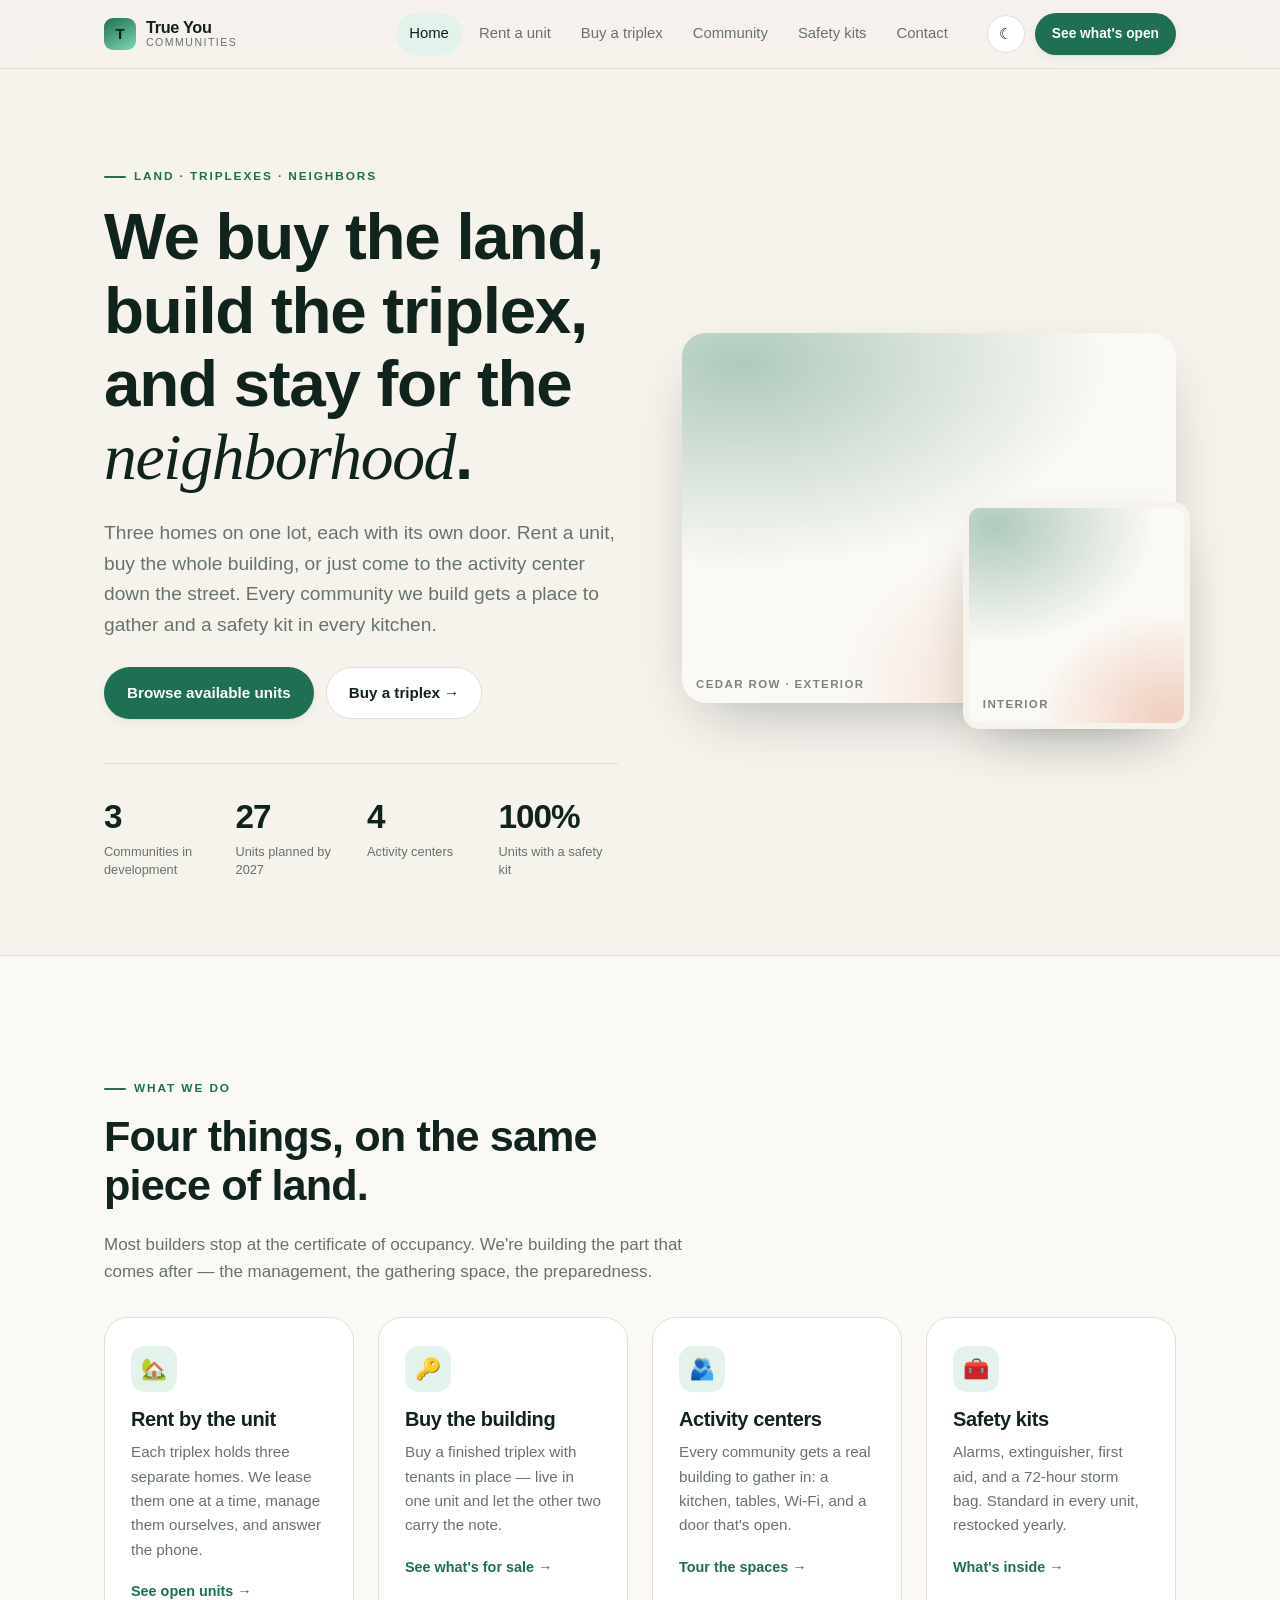
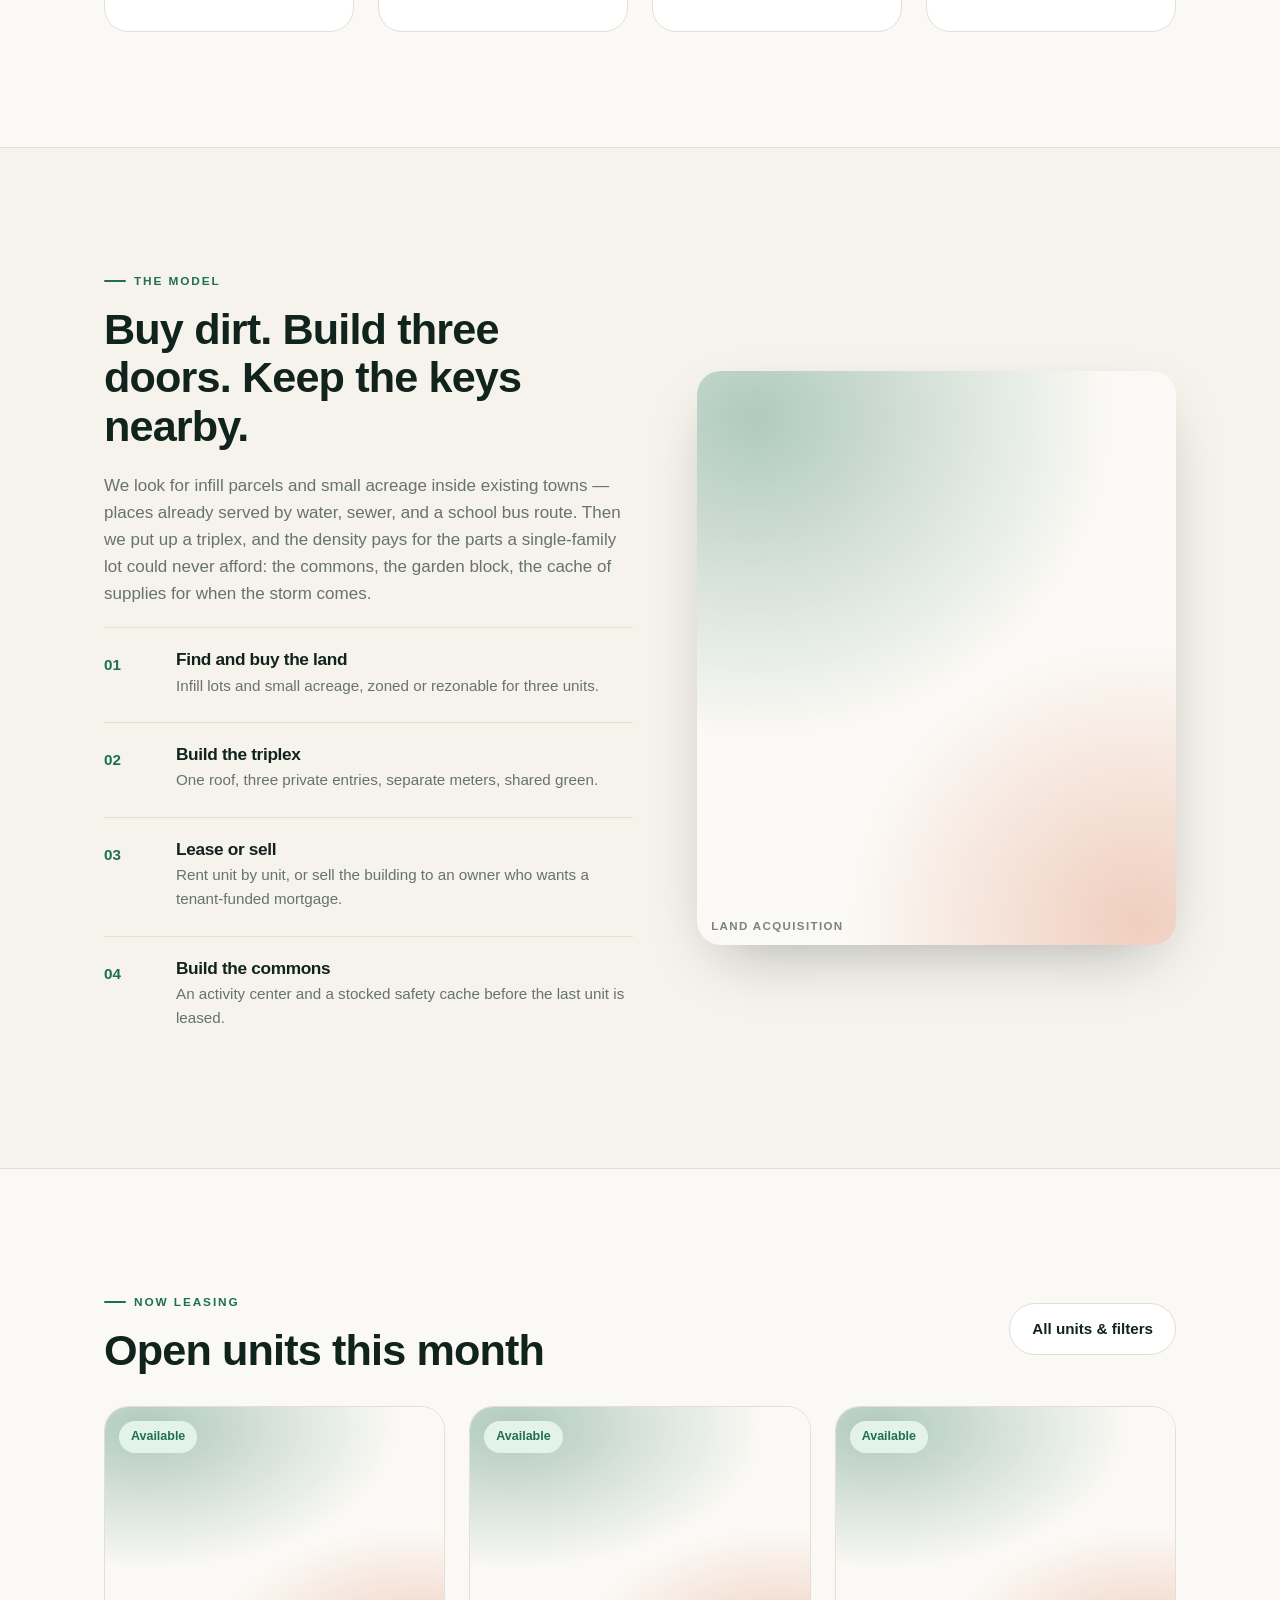
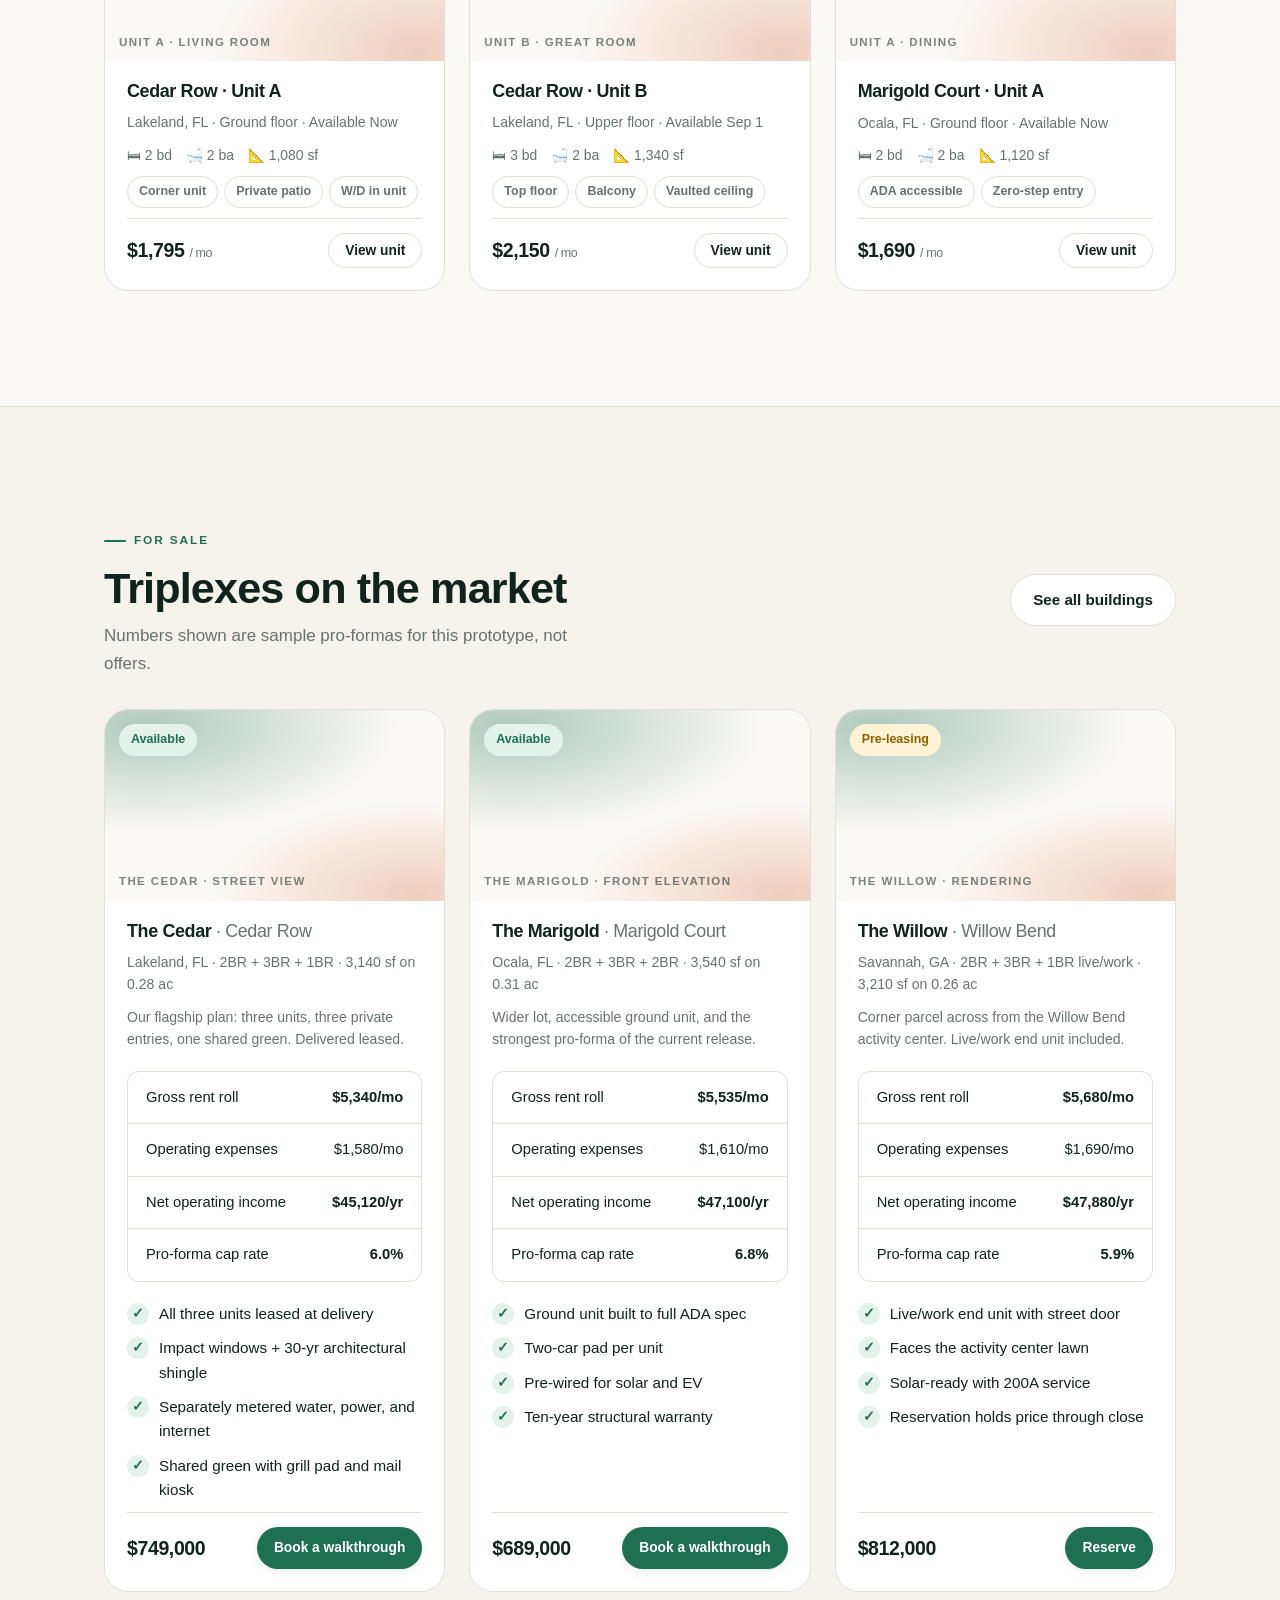
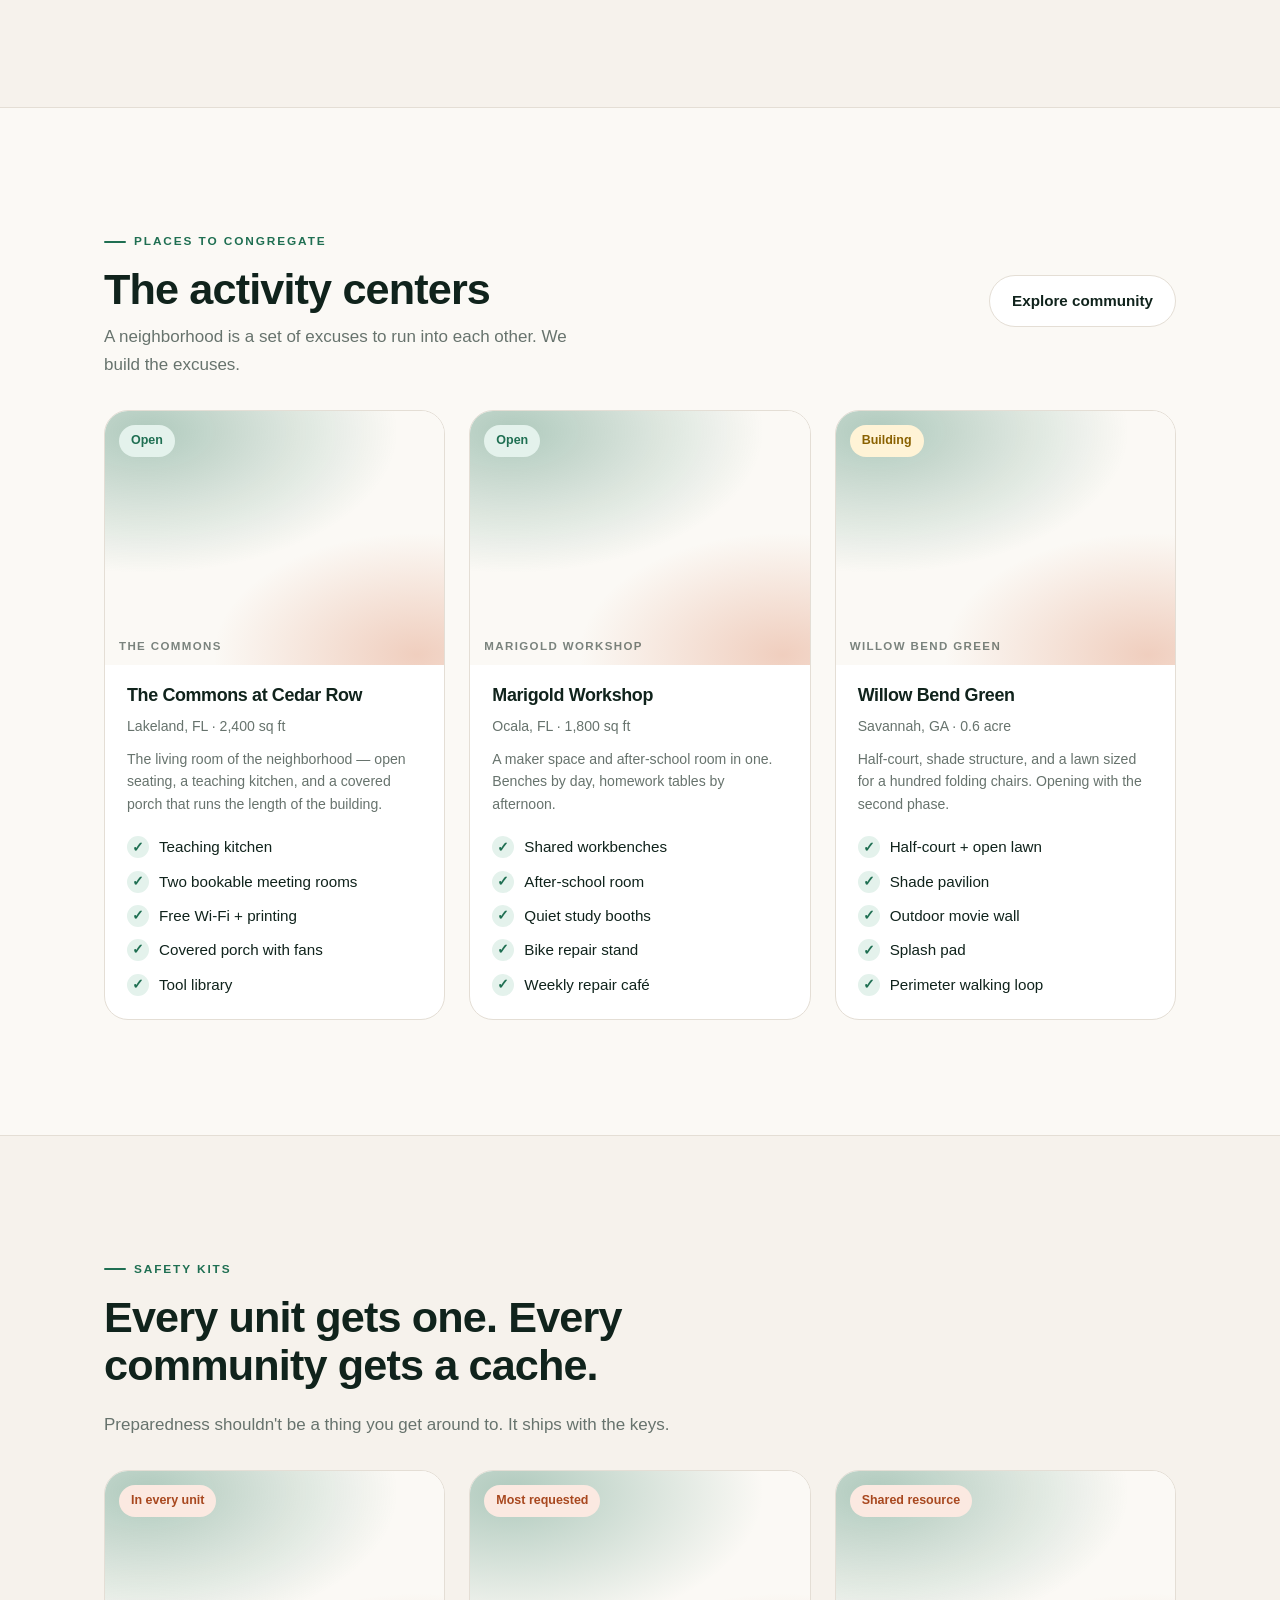
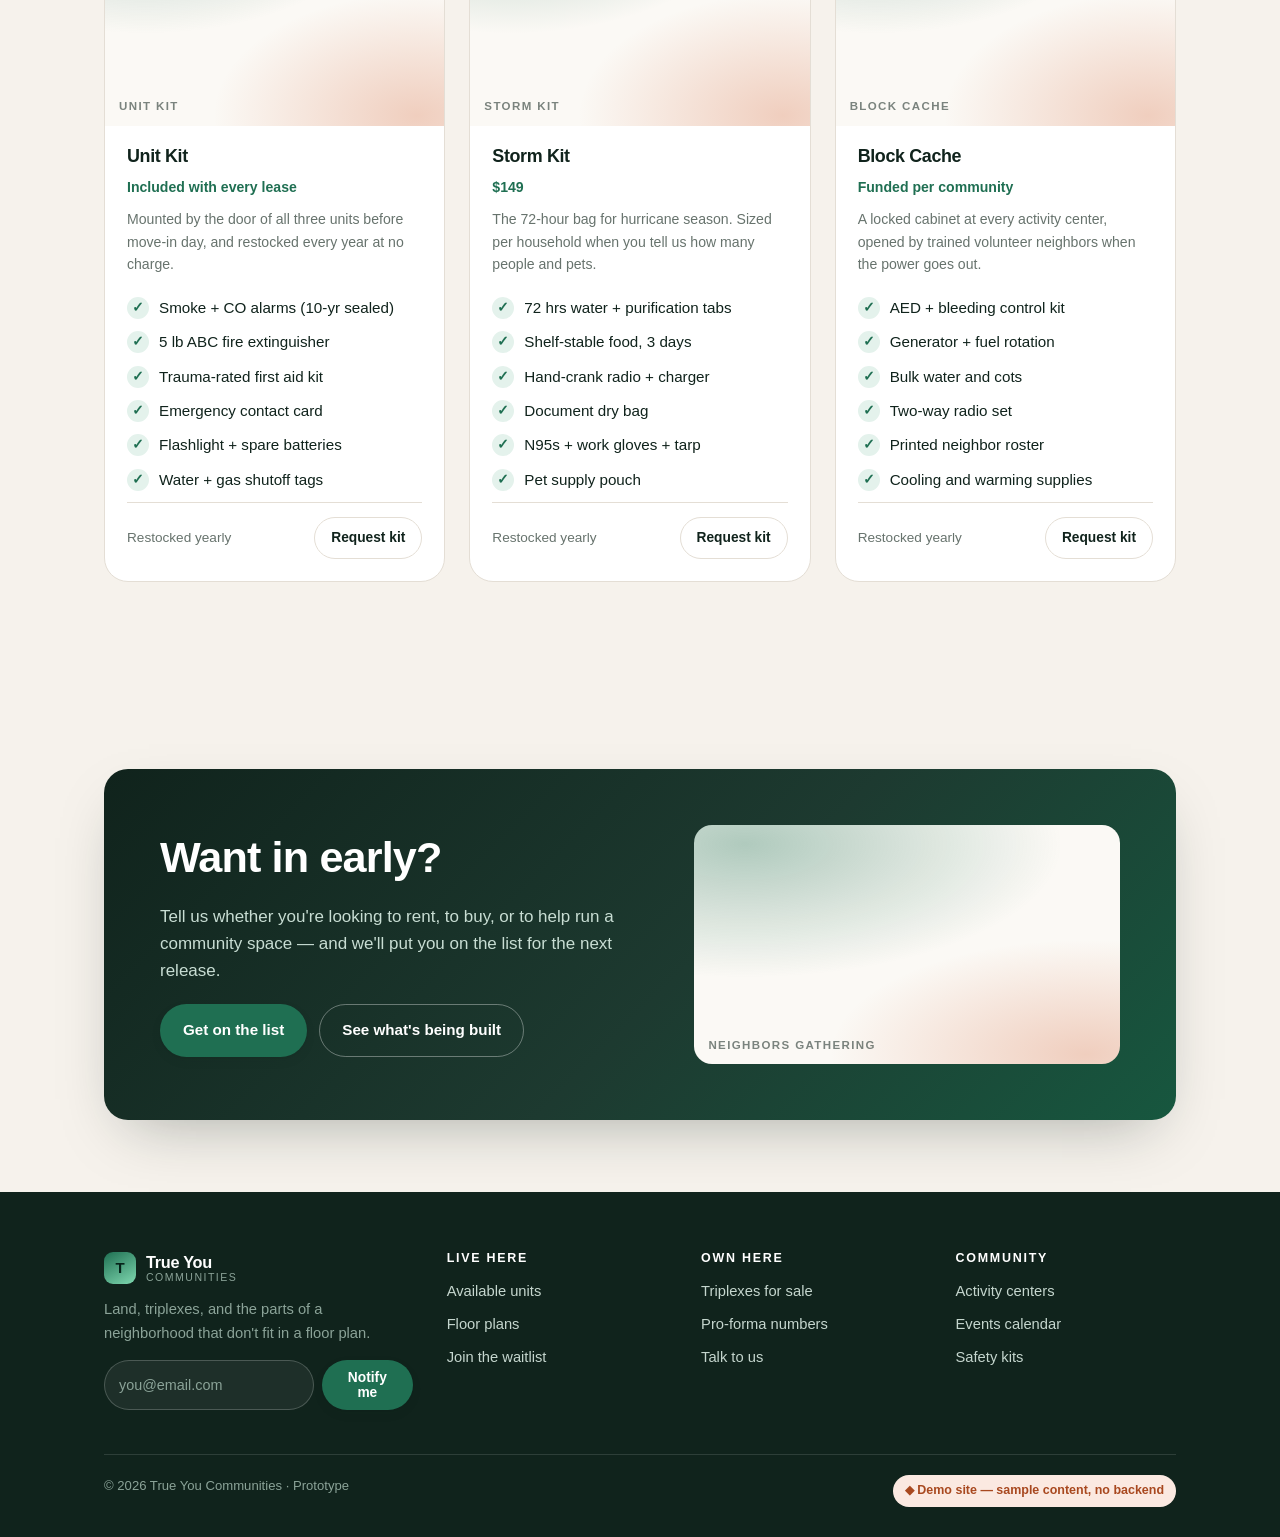
==== index.html @ b369714a "Add True You Communities website prototype Front-end demo for the land → triplex → rent/sell busines" ====
<!DOCTYPE html>
<html lang="en" data-theme="light">
<head>
<meta charset="utf-8">
<meta name="viewport" content="width=device-width, initial-scale=1">
<title>True You Communities — land, triplexes, and neighborhoods built to be lived in</title>
<meta name="description" content="We buy land, build triplexes, rent them by the unit, sell them to owners, and put an activity center and safety kits in every community.">
<link rel="icon" href="data:image/svg+xml,<svg xmlns='http://www.w3.org/2000/svg' viewBox='0 0 100 100'><rect width='100' height='100' rx='22' fill='%231f6f52'/><text x='50' y='70' font-size='58' font-family='sans-serif' font-weight='bold' fill='%23fff' text-anchor='middle'>T</text></svg>">
<link rel="stylesheet" href="assets/css/styles.css">
</head>
<body>

<header class="site-header">
  <div class="wrap nav">
    <a class="brand" href="index.html">
      <span class="brand__mark">T</span>
      <span class="brand__name">True You<small>Communities</small></span>
    </a>
    <button class="icon-btn nav__toggle" data-nav-toggle aria-expanded="false" aria-label="Menu">☰</button>
    <nav class="nav__links" data-nav-links>
      <a href="index.html">Home</a>
      <a href="rentals.html">Rent a unit</a>
      <a href="triplexes.html">Buy a triplex</a>
      <a href="community.html">Community</a>
      <a href="safety.html">Safety kits</a>
      <a href="contact.html">Contact</a>
    </nav>
    <div class="nav__actions">
      <button class="icon-btn" data-theme-toggle aria-label="Toggle theme">☾</button>
      <a class="btn btn--primary btn--sm" href="rentals.html">See what's open</a>
    </div>
  </div>
</header>

<main>

  <!-- ================= HERO ================= -->
  <section class="hero">
    <div class="wrap hero__grid">
      <div>
        <span class="eyebrow">Land · Triplexes · Neighbors</span>
        <h1>We buy the land, build the triplex, and stay for the <span class="serif">neighborhood</span>.</h1>
        <p class="hero__lede">
          Three homes on one lot, each with its own door. Rent a unit, buy the whole building, or
          just come to the activity center down the street. Every community we build gets a place to
          gather and a safety kit in every kitchen.
        </p>
        <div class="hero__cta">
          <a class="btn btn--primary" href="rentals.html">Browse available units</a>
          <a class="btn btn--ghost" href="triplexes.html">Buy a triplex →</a>
        </div>
        <div class="stat-row">
          <div class="stat"><div class="stat__n">3</div><div class="stat__l">Communities in development</div></div>
          <div class="stat"><div class="stat__n">27</div><div class="stat__l">Units planned by 2027</div></div>
          <div class="stat"><div class="stat__n">4</div><div class="stat__l">Activity centers</div></div>
          <div class="stat"><div class="stat__n">100%</div><div class="stat__l">Units with a safety kit</div></div>
        </div>
      </div>
      <div class="hero__art">
        <div class="ph ph--main ph--4x3" data-label="Cedar Row · exterior">
          <img src="" alt="Modern triplex exterior" id="hero-img-1">
        </div>
        <div class="ph ph--inset ph--1x1" data-label="Interior">
          <img src="" alt="Bright unit interior" id="hero-img-2">
        </div>
      </div>
    </div>
  </section>

  <!-- ================= FOUR THINGS ================= -->
  <section class="section section--alt">
    <div class="wrap">
      <div class="reveal" style="max-width:62ch">
        <span class="eyebrow">What we do</span>
        <h2>Four things, on the same piece of land.</h2>
        <p class="muted">Most builders stop at the certificate of occupancy. We're building the part
        that comes after — the management, the gathering space, the preparedness.</p>
      </div>
      <div class="grid g-4 mt-3">
        <div class="feature reveal">
          <div class="feature__icon">🏡</div>
          <h3>Rent by the unit</h3>
          <p>Each triplex holds three separate homes. We lease them one at a time, manage them ourselves, and answer the phone.</p>
          <a class="feature__link" href="rentals.html">See open units →</a>
        </div>
        <div class="feature reveal">
          <div class="feature__icon">🔑</div>
          <h3>Buy the building</h3>
          <p>Buy a finished triplex with tenants in place — live in one unit and let the other two carry the note.</p>
          <a class="feature__link" href="triplexes.html">See what's for sale →</a>
        </div>
        <div class="feature reveal">
          <div class="feature__icon">🫂</div>
          <h3>Activity centers</h3>
          <p>Every community gets a real building to gather in: a kitchen, tables, Wi-Fi, and a door that's open.</p>
          <a class="feature__link" href="community.html">Tour the spaces →</a>
        </div>
        <div class="feature reveal">
          <div class="feature__icon">🧰</div>
          <h3>Safety kits</h3>
          <p>Alarms, extinguisher, first aid, and a 72-hour storm bag. Standard in every unit, restocked yearly.</p>
          <a class="feature__link" href="safety.html">What's inside →</a>
        </div>
      </div>
    </div>
  </section>

  <!-- ================= LAND → HOMES ================= -->
  <section class="section">
    <div class="wrap split">
      <div class="reveal">
        <span class="eyebrow">The model</span>
        <h2>Buy dirt. Build three doors. Keep the keys nearby.</h2>
        <p class="muted">
          We look for infill parcels and small acreage inside existing towns — places already served by
          water, sewer, and a school bus route. Then we put up a triplex, and the density pays for
          the parts a single-family lot could never afford: the commons, the garden block, the cache
          of supplies for when the storm comes.
        </p>
        <div class="steps mt-2">
          <div class="step">
            <div><h3>Find and buy the land</h3><p>Infill lots and small acreage, zoned or rezonable for three units.</p></div>
          </div>
          <div class="step">
            <div><h3>Build the triplex</h3><p>One roof, three private entries, separate meters, shared green.</p></div>
          </div>
          <div class="step">
            <div><h3>Lease or sell</h3><p>Rent unit by unit, or sell the building to an owner who wants a tenant-funded mortgage.</p></div>
          </div>
          <div class="step">
            <div><h3>Build the commons</h3><p>An activity center and a stocked safety cache before the last unit is leased.</p></div>
          </div>
        </div>
      </div>
      <div class="reveal">
        <div class="ph ph--tall" data-label="Land acquisition" style="border-radius:24px;box-shadow:var(--shadow-lg)">
          <img src="" alt="Open land at golden hour" id="land-img">
        </div>
      </div>
    </div>
  </section>

  <!-- ================= FEATURED UNITS ================= -->
  <section class="section section--alt">
    <div class="wrap">
      <div class="row between reveal">
        <div style="max-width:52ch">
          <span class="eyebrow">Now leasing</span>
          <h2 class="mb-0">Open units this month</h2>
        </div>
        <a class="btn btn--ghost" href="rentals.html">All units &amp; filters</a>
      </div>
      <div class="grid g-3 mt-3" id="featured-units"></div>
    </div>
  </section>

  <!-- ================= FEATURED TRIPLEXES ================= -->
  <section class="section">
    <div class="wrap">
      <div class="row between reveal">
        <div style="max-width:52ch">
          <span class="eyebrow">For sale</span>
          <h2 class="mb-0">Triplexes on the market</h2>
          <p class="muted mb-0 mt-1">Numbers shown are sample pro-formas for this prototype, not offers.</p>
        </div>
        <a class="btn btn--ghost" href="triplexes.html">See all buildings</a>
      </div>
      <div class="grid g-3 mt-3" id="featured-triplexes"></div>
    </div>
  </section>

  <!-- ================= COMMUNITY ================= -->
  <section class="section section--alt">
    <div class="wrap">
      <div class="row between reveal">
        <div style="max-width:52ch">
          <span class="eyebrow">Places to congregate</span>
          <h2 class="mb-0">The activity centers</h2>
          <p class="muted mb-0 mt-1">A neighborhood is a set of excuses to run into each other. We build the excuses.</p>
        </div>
        <a class="btn btn--ghost" href="community.html">Explore community</a>
      </div>
      <div class="grid g-3 mt-3" id="featured-centers"></div>
    </div>
  </section>

  <!-- ================= SAFETY ================= -->
  <section class="section">
    <div class="wrap">
      <div class="reveal" style="max-width:60ch">
        <span class="eyebrow">Safety kits</span>
        <h2>Every unit gets one. Every community gets a cache.</h2>
        <p class="muted">Preparedness shouldn't be a thing you get around to. It ships with the keys.</p>
      </div>
      <div class="grid g-3 mt-3" id="featured-kits"></div>
    </div>
  </section>

  <!-- ================= BANNER ================= -->
  <section class="section--tight">
    <div class="wrap">
      <div class="banner reveal split">
        <div>
          <h2>Want in early?</h2>
          <p>Tell us whether you're looking to rent, to buy, or to help run a community space —
          and we'll put you on the list for the next release.</p>
          <div class="row mt-2">
            <a class="btn btn--primary" href="contact.html">Get on the list</a>
            <a class="btn btn--ghost" href="community.html">See what's being built</a>
          </div>
        </div>
        <div class="ph ph--16x9" data-label="Neighbors gathering" style="border-radius:18px">
          <img src="" alt="Neighbors gathering outdoors" id="banner-img">
        </div>
      </div>
    </div>
  </section>

</main>

<footer class="site-footer">
  <div class="wrap">
    <div class="footer__grid">
      <div>
        <a class="brand" href="index.html" style="color:#fff">
          <span class="brand__mark">T</span>
          <span class="brand__name">True You<small style="color:#8ba398">Communities</small></span>
        </a>
        <p style="color:#8ba398;font-size:.92rem;margin-top:14px;max-width:34ch">
          Land, triplexes, and the parts of a neighborhood that don't fit in a floor plan.
        </p>
        <form class="newsletter" data-demo-form="Prototype only — no email was collected.">
          <input type="email" placeholder="you@email.com" aria-label="Email address" required>
          <button class="btn btn--primary btn--sm" type="submit">Notify me</button>
        </form>
      </div>
      <div>
        <h4>Live here</h4>
        <div class="footer__links">
          <a href="rentals.html">Available units</a>
          <a href="rentals.html">Floor plans</a>
          <a href="contact.html">Join the waitlist</a>
        </div>
      </div>
      <div>
        <h4>Own here</h4>
        <div class="footer__links">
          <a href="triplexes.html">Triplexes for sale</a>
          <a href="triplexes.html">Pro-forma numbers</a>
          <a href="contact.html">Talk to us</a>
        </div>
      </div>
      <div>
        <h4>Community</h4>
        <div class="footer__links">
          <a href="community.html">Activity centers</a>
          <a href="community.html">Events calendar</a>
          <a href="safety.html">Safety kits</a>
        </div>
      </div>
    </div>
    <div class="footer__bottom">
      <span>© 2026 True You Communities · Prototype</span>
      <span class="demo-flag">◆ Demo site — sample content, no backend</span>
    </div>
  </div>
</footer>

<script src="assets/js/data.js"></script>
<script src="assets/js/site.js"></script>
<script>
  // hero + section photos come from the shared image map in data.js
  document.getElementById('hero-img-1').src = IMG.heroExterior;
  document.getElementById('hero-img-2').src = IMG.heroPorch;
  document.getElementById('land-img').src = IMG.land;
  document.getElementById('banner-img').src = IMG.gather;
</script>
</body>
</html>
---- assets/css/styles.css ----
/* =========================================================
   True You Communities — prototype stylesheet
   Design tokens → layout → components → pages → utilities
   ========================================================= */

:root {
  /* brand */
  --ink: #10231c;
  --ink-2: #1d3a30;
  --moss: #1f6f52;
  --moss-600: #17573f;
  --moss-100: #e4f2ec;
  --clay: #d8734a;
  --clay-100: #fbe9e1;
  --sand: #f6f2ec;
  --paper: #ffffff;
  --line: #e4ded5;
  --muted: #67736d;

  /* surfaces (light theme defaults) */
  --bg: var(--sand);
  --surface: var(--paper);
  --surface-2: #fbf9f5;
  --text: var(--ink);
  --text-muted: var(--muted);
  --border: var(--line);
  --accent: var(--moss);
  --accent-soft: var(--moss-100);
  --on-accent: #ffffff;
  --shadow-sm: 0 1px 2px rgba(16, 35, 28, .06), 0 4px 12px rgba(16, 35, 28, .05);
  --shadow-lg: 0 24px 60px -24px rgba(16, 35, 28, .35);

  /* type */
  --font: "Inter", -apple-system, BlinkMacSystemFont, "Segoe UI", Roboto, "Helvetica Neue", Arial, sans-serif;
  --display: "Georgia", "Iowan Old Style", "Times New Roman", serif;

  /* geometry */
  --r-sm: 10px;
  --r: 16px;
  --r-lg: 24px;
  --pad: clamp(20px, 5vw, 64px);
  --maxw: 1200px;
}

[data-theme="dark"] {
  --bg: #0c1512;
  --surface: #121e1a;
  --surface-2: #16241f;
  --text: #eaf2ee;
  --text-muted: #9dada4;
  --border: #22332c;
  --accent: #4ecb98;
  --accent-soft: #16302650;
  --on-accent: #04170f;
  --shadow-sm: 0 1px 2px rgba(0, 0, 0, .4), 0 4px 14px rgba(0, 0, 0, .3);
  --shadow-lg: 0 24px 60px -24px rgba(0, 0, 0, .8);
}

* { box-sizing: border-box; }

html { scroll-behavior: smooth; }

body {
  margin: 0;
  background: var(--bg);
  color: var(--text);
  font-family: var(--font);
  font-size: 17px;
  line-height: 1.6;
  -webkit-font-smoothing: antialiased;
}

img { max-width: 100%; display: block; }
a { color: inherit; }

h1, h2, h3, h4 { line-height: 1.12; margin: 0 0 .5em; letter-spacing: -.02em; font-weight: 650; }
h1 { font-size: clamp(2.4rem, 5.4vw, 4.1rem); }
h2 { font-size: clamp(1.8rem, 3.4vw, 2.7rem); }
h3 { font-size: 1.25rem; }
p { margin: 0 0 1em; }

.serif { font-family: var(--display); font-weight: 400; font-style: italic; }

/* ---------- layout ---------- */
.wrap { width: 100%; max-width: var(--maxw); margin-inline: auto; padding-inline: var(--pad); }
.section { padding-block: clamp(56px, 9vw, 116px); }
.section--tight { padding-block: clamp(40px, 6vw, 72px); }
.section--alt { background: var(--surface-2); border-block: 1px solid var(--border); }

.grid { display: grid; gap: 24px; }
.g-2 { grid-template-columns: repeat(2, minmax(0, 1fr)); }
.g-3 { grid-template-columns: repeat(3, minmax(0, 1fr)); }
.g-4 { grid-template-columns: repeat(4, minmax(0, 1fr)); }
@media (max-width: 900px) { .g-3, .g-4 { grid-template-columns: repeat(2, minmax(0, 1fr)); } }
@media (max-width: 620px) { .g-2, .g-3, .g-4 { grid-template-columns: 1fr; } }

.stack-lg { display: grid; gap: 40px; }
.split {
  display: grid;
  grid-template-columns: 1.05fr .95fr;
  gap: clamp(28px, 5vw, 72px);
  align-items: center;
}
@media (max-width: 860px) { .split { grid-template-columns: 1fr; } }

/* ---------- header ---------- */
.site-header {
  position: sticky;
  top: 0;
  z-index: 60;
  background: color-mix(in srgb, var(--bg) 86%, transparent);
  backdrop-filter: blur(14px);
  border-bottom: 1px solid var(--border);
}
.nav {
  display: flex;
  align-items: center;
  gap: 18px;
  min-height: 68px;
}
.brand { display: flex; align-items: center; gap: 10px; text-decoration: none; font-weight: 700; letter-spacing: -.02em; }
.brand__mark {
  width: 32px; height: 32px; border-radius: 9px;
  background: linear-gradient(150deg, var(--accent), #7fd8b0);
  display: grid; place-items: center; color: #06231a; font-size: 15px; font-weight: 800;
  flex: none;
}
.brand__name { font-size: 1.02rem; line-height: 1.1; }
.brand__name small { display: block; font-size: .66rem; font-weight: 500; letter-spacing: .14em; text-transform: uppercase; color: var(--text-muted); }

.nav__links { display: flex; gap: 4px; margin-left: auto; align-items: center; }
.nav__links a {
  text-decoration: none; font-size: .93rem; font-weight: 500;
  padding: 9px 13px; border-radius: 999px; color: var(--text-muted);
  transition: background .18s, color .18s;
}
.nav__links a:hover { color: var(--text); background: var(--accent-soft); }
.nav__links a[aria-current="page"] { color: var(--text); background: var(--accent-soft); }
.nav__actions { display: flex; align-items: center; gap: 10px; margin-left: 8px; }

.icon-btn {
  width: 38px; height: 38px; border-radius: 999px; border: 1px solid var(--border);
  background: var(--surface); color: var(--text); cursor: pointer;
  display: grid; place-items: center; font-size: 15px;
}
.icon-btn:hover { border-color: var(--accent); }
.nav__toggle { display: none; }
@media (max-width: 900px) {
  .nav__toggle { display: grid; margin-left: auto; }
  .nav__links {
    position: absolute; inset: 68px 0 auto; flex-direction: column; align-items: stretch;
    background: var(--surface); border-bottom: 1px solid var(--border);
    padding: 12px var(--pad) 20px; gap: 2px; margin: 0; display: none;
    box-shadow: var(--shadow-lg);
  }
  .nav__links.is-open { display: flex; }
  .nav__links a { padding: 12px 14px; font-size: 1rem; }
  .nav__actions { margin-left: 0; }
  .nav__actions .btn { display: none; }
}

/* ---------- buttons ---------- */
.btn {
  display: inline-flex; align-items: center; gap: 8px; justify-content: center;
  padding: 13px 22px; border-radius: 999px; border: 1px solid transparent;
  font-size: .95rem; font-weight: 600; text-decoration: none; cursor: pointer;
  transition: transform .16s ease, box-shadow .16s ease, background .16s, color .16s;
  font-family: inherit;
}
.btn:hover { transform: translateY(-1px); }
.btn--primary { background: var(--accent); color: var(--on-accent); box-shadow: var(--shadow-sm); }
.btn--primary:hover { background: var(--moss-600); color: #fff; }
[data-theme="dark"] .btn--primary:hover { background: #6fe0b3; color: #04170f; }
.btn--ghost { border-color: var(--border); background: var(--surface); color: var(--text); }
.btn--ghost:hover { border-color: var(--accent); }
.btn--clay { background: var(--clay); color: #fff; }
.btn--sm { padding: 9px 16px; font-size: .86rem; }
.btn--block { width: 100%; }

/* ---------- pills / chips ---------- */
.eyebrow {
  display: inline-flex; align-items: center; gap: 8px;
  font-size: .74rem; font-weight: 700; letter-spacing: .16em; text-transform: uppercase;
  color: var(--accent); margin-bottom: 14px;
}
.eyebrow::before { content: ""; width: 22px; height: 2px; background: var(--accent); border-radius: 2px; }

.chip {
  display: inline-flex; align-items: center; gap: 6px;
  padding: 5px 11px; border-radius: 999px; font-size: .78rem; font-weight: 600;
  background: var(--accent-soft); color: var(--accent); border: 1px solid transparent;
}
.chip--muted { background: transparent; border-color: var(--border); color: var(--text-muted); }
.chip--clay { background: var(--clay-100); color: #a8481f; }
[data-theme="dark"] .chip--clay { background: #37201750; color: #e79372; }
.chip--soon { background: #fff3d6; color: #8a6100; }
[data-theme="dark"] .chip--soon { background: #2e250e; color: #e5be5f; }

/* ---------- photo frames + fallback ---------- */
.ph {
  position: relative; overflow: hidden; background: var(--surface-2);
  background-image:
    radial-gradient(120% 90% at 12% 8%, color-mix(in srgb, var(--accent) 34%, transparent), transparent 62%),
    radial-gradient(100% 80% at 92% 96%, color-mix(in srgb, var(--clay) 32%, transparent), transparent 60%);
  isolation: isolate;
}
.ph::after {
  content: attr(data-label);
  position: absolute; inset: auto 0 0 0; padding: 10px 14px;
  font-size: .72rem; letter-spacing: .12em; text-transform: uppercase; font-weight: 700;
  color: color-mix(in srgb, var(--text) 55%, transparent);
  z-index: 0;
}
.ph img {
  position: relative; z-index: 1;
  width: 100%; height: 100%; object-fit: cover;
  opacity: 0; transition: opacity .6s ease, transform .8s ease;
  transform: scale(1.04);
}
.ph img.is-loaded { opacity: 1; transform: scale(1); }
.ph img.is-failed { display: none; }
.ph--16x9 { aspect-ratio: 16 / 9; }
.ph--4x3 { aspect-ratio: 4 / 3; }
.ph--1x1 { aspect-ratio: 1 / 1; }
.ph--3x4 { aspect-ratio: 3 / 4; }
.ph--tall { aspect-ratio: 5 / 6; }

/* ---------- hero ---------- */
.hero { position: relative; padding-block: clamp(48px, 7vw, 92px) clamp(40px, 6vw, 80px); overflow: hidden; }
.hero__grid { display: grid; grid-template-columns: 1.02fr .98fr; gap: clamp(28px, 5vw, 64px); align-items: center; }
@media (max-width: 940px) { .hero__grid { grid-template-columns: 1fr; } }
.hero h1 { margin-bottom: .35em; }
.hero__lede { font-size: clamp(1.03rem, 1.6vw, 1.2rem); color: var(--text-muted); max-width: 54ch; }
.hero__cta { display: flex; flex-wrap: wrap; gap: 12px; margin-top: 26px; }
.hero__art { position: relative; }
.hero__art .ph--main { border-radius: var(--r-lg); box-shadow: var(--shadow-lg); }
.hero__art .ph--inset {
  position: absolute; right: -14px; bottom: -26px; width: 46%;
  border-radius: var(--r); box-shadow: var(--shadow-lg); border: 6px solid var(--bg);
}
@media (max-width: 520px) { .hero__art .ph--inset { display: none; } }

.stat-row {
  display: grid; grid-template-columns: repeat(4, minmax(0, 1fr)); gap: 12px;
  margin-top: 44px; border-top: 1px solid var(--border); padding-top: 26px;
}
@media (max-width: 700px) { .stat-row { grid-template-columns: repeat(2, 1fr); gap: 20px; } }
.stat__n { font-size: clamp(1.5rem, 2.6vw, 2.1rem); font-weight: 700; letter-spacing: -.03em; }
.stat__l { font-size: .8rem; color: var(--text-muted); line-height: 1.35; }

/* ---------- cards ---------- */
.card {
  background: var(--surface); border: 1px solid var(--border); border-radius: var(--r-lg);
  overflow: hidden; display: flex; flex-direction: column;
  transition: transform .2s ease, box-shadow .2s ease, border-color .2s ease;
}
.card:hover { transform: translateY(-3px); box-shadow: var(--shadow-lg); border-color: color-mix(in srgb, var(--accent) 40%, var(--border)); }
.card__body { padding: 20px 22px 22px; display: flex; flex-direction: column; gap: 10px; flex: 1; }
.card__title { font-size: 1.12rem; font-weight: 650; margin: 0; }
.card__meta { color: var(--text-muted); font-size: .88rem; margin: 0; }
.card__foot { margin-top: auto; padding-top: 14px; border-top: 1px solid var(--border); display: flex; align-items: center; justify-content: space-between; gap: 12px; }
.price { font-size: 1.22rem; font-weight: 700; letter-spacing: -.02em; }
.price small { font-size: .78rem; font-weight: 500; color: var(--text-muted); }
.card__tagrow { display: flex; flex-wrap: wrap; gap: 6px; }
.card__ribbon { position: absolute; top: 14px; left: 14px; z-index: 2; }
.card__media { position: relative; }

.specs { display: flex; flex-wrap: wrap; gap: 14px; font-size: .87rem; color: var(--text-muted); }
.specs span { display: inline-flex; align-items: center; gap: 6px; }

/* feature card */
.feature {
  background: var(--surface); border: 1px solid var(--border); border-radius: var(--r-lg);
  padding: 28px 26px; display: flex; flex-direction: column; gap: 10px;
  transition: transform .2s, box-shadow .2s;
}
.feature:hover { transform: translateY(-3px); box-shadow: var(--shadow-lg); }
.feature__icon {
  width: 46px; height: 46px; border-radius: 14px; display: grid; place-items: center;
  background: var(--accent-soft); color: var(--accent); font-size: 21px; margin-bottom: 6px;
}
.feature h3 { margin: 0; }
.feature p { color: var(--text-muted); font-size: .95rem; margin: 0; }
.feature__link { margin-top: 8px; font-weight: 600; font-size: .9rem; color: var(--accent); text-decoration: none; }
.feature__link:hover { text-decoration: underline; }

/* ---------- filter bar ---------- */
.filters {
  display: flex; flex-wrap: wrap; gap: 12px; align-items: flex-end;
  background: var(--surface); border: 1px solid var(--border); border-radius: var(--r);
  padding: 18px; box-shadow: var(--shadow-sm);
}
.field { display: flex; flex-direction: column; gap: 6px; min-width: 150px; flex: 1; }
.field label { font-size: .74rem; text-transform: uppercase; letter-spacing: .1em; font-weight: 700; color: var(--text-muted); }
.field select, .field input, .field textarea {
  font: inherit; font-size: .93rem; padding: 11px 13px; border-radius: var(--r-sm);
  border: 1px solid var(--border); background: var(--bg); color: var(--text);
}
.field select:focus, .field input:focus, .field textarea:focus { outline: 2px solid var(--accent); outline-offset: 1px; }
.results-line { display: flex; justify-content: space-between; align-items: center; gap: 16px; flex-wrap: wrap; margin: 26px 0 18px; }
.results-line strong { font-size: 1.05rem; }

/* ---------- table ---------- */
.table-scroll { overflow-x: auto; border: 1px solid var(--border); border-radius: var(--r); background: var(--surface); }
table { width: 100%; border-collapse: collapse; min-width: 560px; }
th, td { text-align: left; padding: 14px 18px; border-bottom: 1px solid var(--border); font-size: .92rem; }
th { font-size: .74rem; letter-spacing: .1em; text-transform: uppercase; color: var(--text-muted); background: var(--surface-2); }
tbody tr:last-child td { border-bottom: 0; }

/* ---------- steps / timeline ---------- */
.steps { counter-reset: s; display: grid; gap: 2px; }
.step {
  display: grid; grid-template-columns: 54px 1fr; gap: 18px; padding: 22px 0;
  border-top: 1px solid var(--border); align-items: start;
}
.step::before {
  counter-increment: s; content: "0" counter(s);
  font-size: .95rem; font-weight: 700; color: var(--accent); padding-top: 3px;
}
.step h3 { margin: 0 0 4px; font-size: 1.08rem; }
.step p { margin: 0; color: var(--text-muted); font-size: .95rem; }

/* ---------- checklist ---------- */
.checklist { list-style: none; padding: 0; margin: 0; display: grid; gap: 10px; }
.checklist li { display: grid; grid-template-columns: 22px 1fr; gap: 10px; font-size: .95rem; align-items: start; }
.checklist li::before {
  content: "✓"; color: var(--accent); font-weight: 800; font-size: .85rem;
  background: var(--accent-soft); border-radius: 999px; width: 22px; height: 22px;
  display: grid; place-items: center; margin-top: 1px;
}

/* ---------- callout / banner ---------- */
.banner {
  border-radius: var(--r-lg); padding: clamp(30px, 5vw, 56px);
  background: linear-gradient(135deg, var(--ink) 0%, var(--ink-2) 55%, var(--moss-600) 100%);
  color: #eef7f2; box-shadow: var(--shadow-lg); position: relative; overflow: hidden;
}
.banner h2 { color: #fff; }
.banner p { color: #c8ddd3; }
.banner .btn--ghost { background: transparent; border-color: rgba(255, 255, 255, .35); color: #fff; }
.banner .btn--ghost:hover { border-color: #fff; }

.note {
  border-left: 3px solid var(--accent); background: var(--accent-soft);
  padding: 14px 18px; border-radius: 0 var(--r-sm) var(--r-sm) 0; font-size: .92rem;
}

/* ---------- modal ---------- */
.modal {
  position: fixed; inset: 0; z-index: 100; display: none;
  align-items: center; justify-content: center; padding: 20px;
  background: rgba(8, 20, 16, .58); backdrop-filter: blur(4px);
}
.modal.is-open { display: flex; }
.modal__panel {
  background: var(--surface); border-radius: var(--r-lg); max-width: 760px; width: 100%;
  max-height: 88vh; overflow: auto; box-shadow: var(--shadow-lg); position: relative;
  animation: pop .22s ease;
}
@keyframes pop { from { opacity: 0; transform: translateY(12px) scale(.985); } }
.modal__close {
  position: absolute; top: 14px; right: 14px; z-index: 3;
  background: var(--surface); border: 1px solid var(--border);
}
.modal__body { padding: 0; }
.modal__inner { padding: 24px clamp(20px, 4vw, 30px) 30px; }

/* ---------- footer ---------- */
.site-footer { background: var(--ink); color: #c5d6ce; padding-block: 60px 30px; margin-top: 0; }
[data-theme="dark"] .site-footer { background: #08110e; }
.site-footer h4 { color: #fff; font-size: .78rem; letter-spacing: .14em; text-transform: uppercase; margin-bottom: 14px; }
.site-footer a { color: #c5d6ce; text-decoration: none; font-size: .92rem; }
.site-footer a:hover { color: #fff; text-decoration: underline; }
.footer__grid { display: grid; grid-template-columns: 1.4fr repeat(3, 1fr); gap: 34px; }
@media (max-width: 820px) { .footer__grid { grid-template-columns: 1fr 1fr; } }
@media (max-width: 520px) { .footer__grid { grid-template-columns: 1fr; } }
.footer__links { display: grid; gap: 9px; }
.footer__bottom {
  margin-top: 44px; padding-top: 20px; border-top: 1px solid rgba(255, 255, 255, .12);
  display: flex; flex-wrap: wrap; gap: 12px; justify-content: space-between;
  font-size: .82rem; color: #8ba398;
}
.newsletter { display: flex; gap: 8px; margin-top: 14px; }
.newsletter input {
  flex: 1; padding: 12px 14px; border-radius: 999px; border: 1px solid rgba(255, 255, 255, .2);
  background: rgba(255, 255, 255, .06); color: #fff; font: inherit; font-size: .9rem;
}
.newsletter input::placeholder { color: #8ba398; }

/* ---------- demo badge + toast ---------- */
.demo-flag {
  display: inline-flex; align-items: center; gap: 8px; font-size: .78rem; font-weight: 600;
  background: var(--clay-100); color: #a8481f; padding: 6px 12px; border-radius: 999px;
}
[data-theme="dark"] .demo-flag { background: #37201750; color: #e79372; }
.toast {
  position: fixed; left: 50%; bottom: 26px; transform: translate(-50%, 20px);
  background: var(--ink); color: #fff; padding: 13px 20px; border-radius: 999px;
  font-size: .9rem; box-shadow: var(--shadow-lg); opacity: 0; pointer-events: none;
  transition: opacity .25s, transform .25s; z-index: 200;
}
.toast.is-on { opacity: 1; transform: translate(-50%, 0); }

/* ---------- page head ---------- */
.page-head { padding-block: clamp(40px, 6vw, 76px) clamp(24px, 3vw, 40px); }
.page-head p { color: var(--text-muted); max-width: 62ch; font-size: 1.05rem; }

/* ---------- reveal ---------- */
.reveal { opacity: 0; transform: translateY(16px); transition: opacity .6s ease, transform .6s ease; }
.reveal.is-in { opacity: 1; transform: none; }
@media (prefers-reduced-motion: reduce) {
  .reveal { opacity: 1; transform: none; transition: none; }
  html { scroll-behavior: auto; }
  * { animation-duration: .01ms !important; transition-duration: .01ms !important; }
}

/* ---------- utilities ---------- */
.muted { color: var(--text-muted); }
.center { text-align: center; }
.mx-auto { margin-inline: auto; }
.narrow { max-width: 62ch; }
.mt-0 { margin-top: 0; } .mt-1 { margin-top: 10px; } .mt-2 { margin-top: 20px; } .mt-3 { margin-top: 32px; } .mt-4 { margin-top: 48px; }
.mb-0 { margin-bottom: 0; } .mb-2 { margin-bottom: 20px; } .mb-3 { margin-bottom: 32px; }
.row { display: flex; flex-wrap: wrap; gap: 12px; align-items: center; }
.between { justify-content: space-between; }
.empty { padding: 60px 20px; text-align: center; color: var(--text-muted); border: 1px dashed var(--border); border-radius: var(--r); }
.sr-only { position: absolute; width: 1px; height: 1px; overflow: hidden; clip: rect(0 0 0 0); white-space: nowrap; }
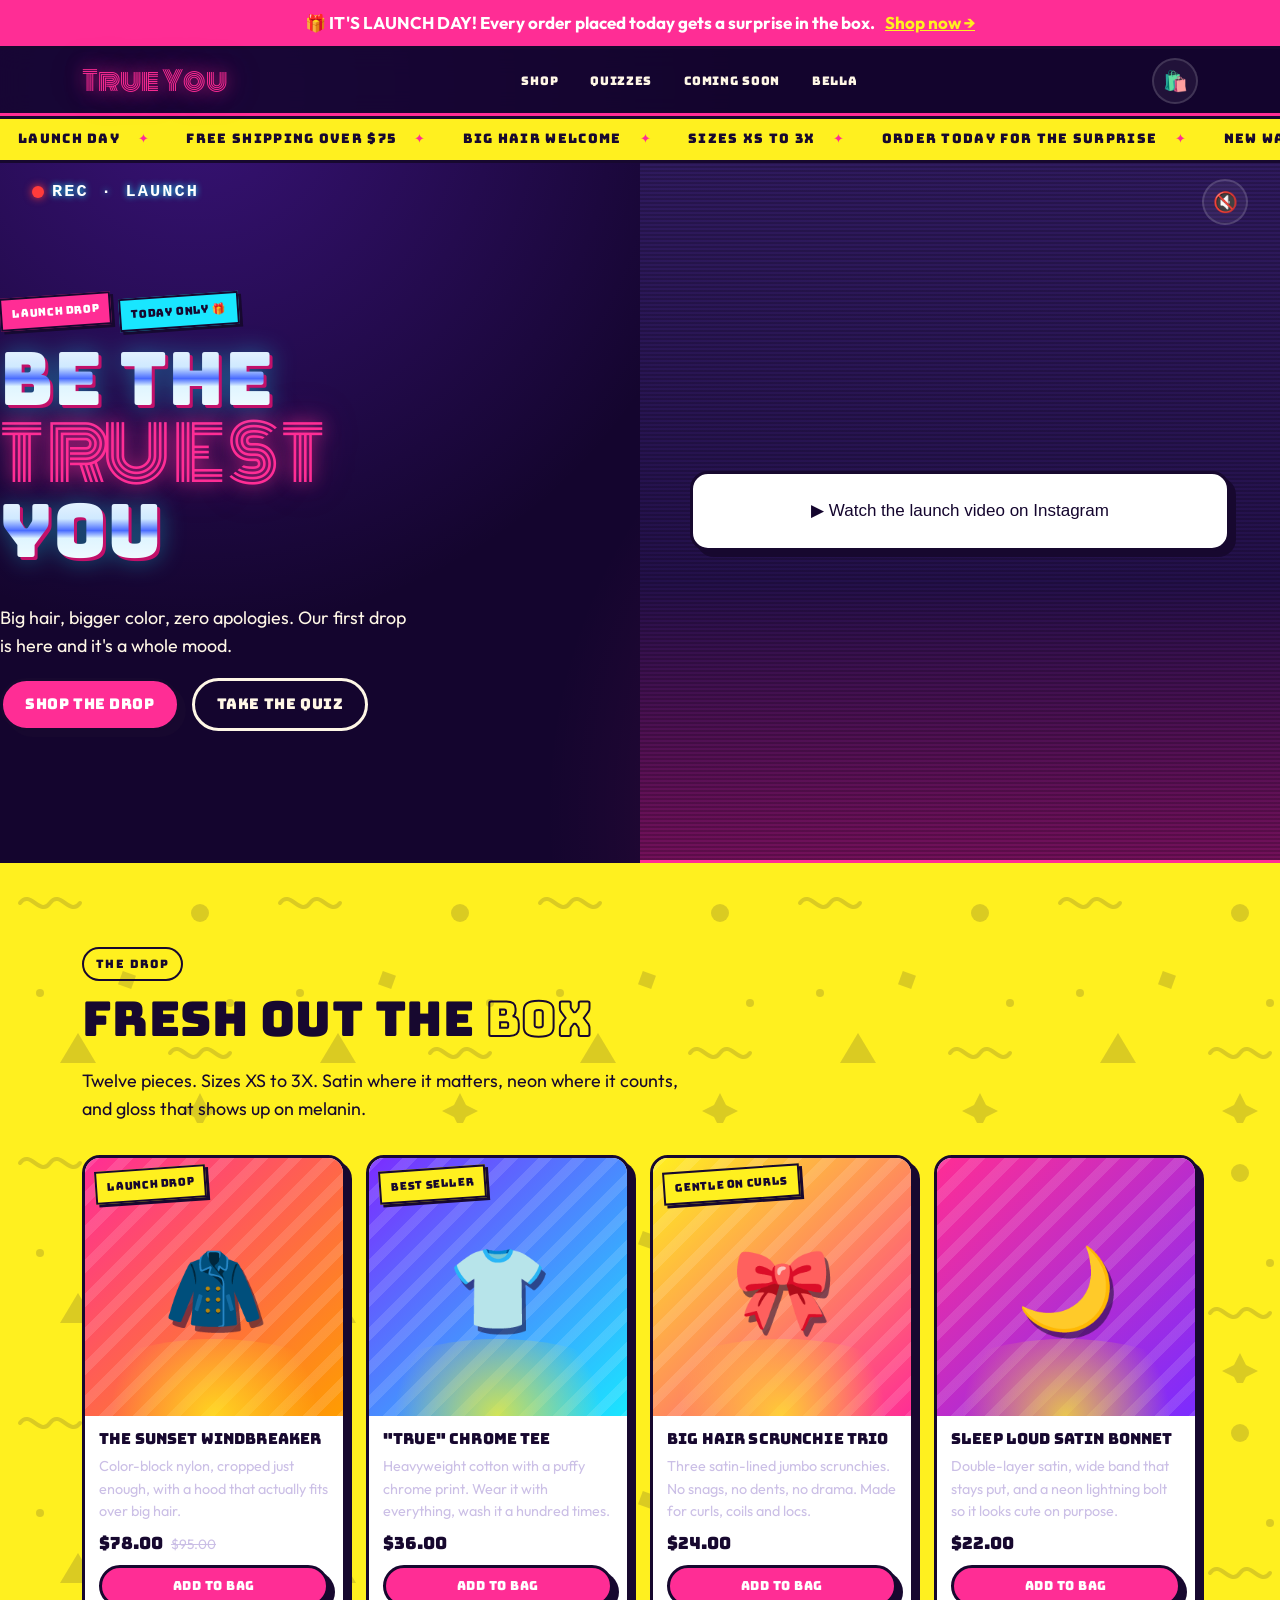
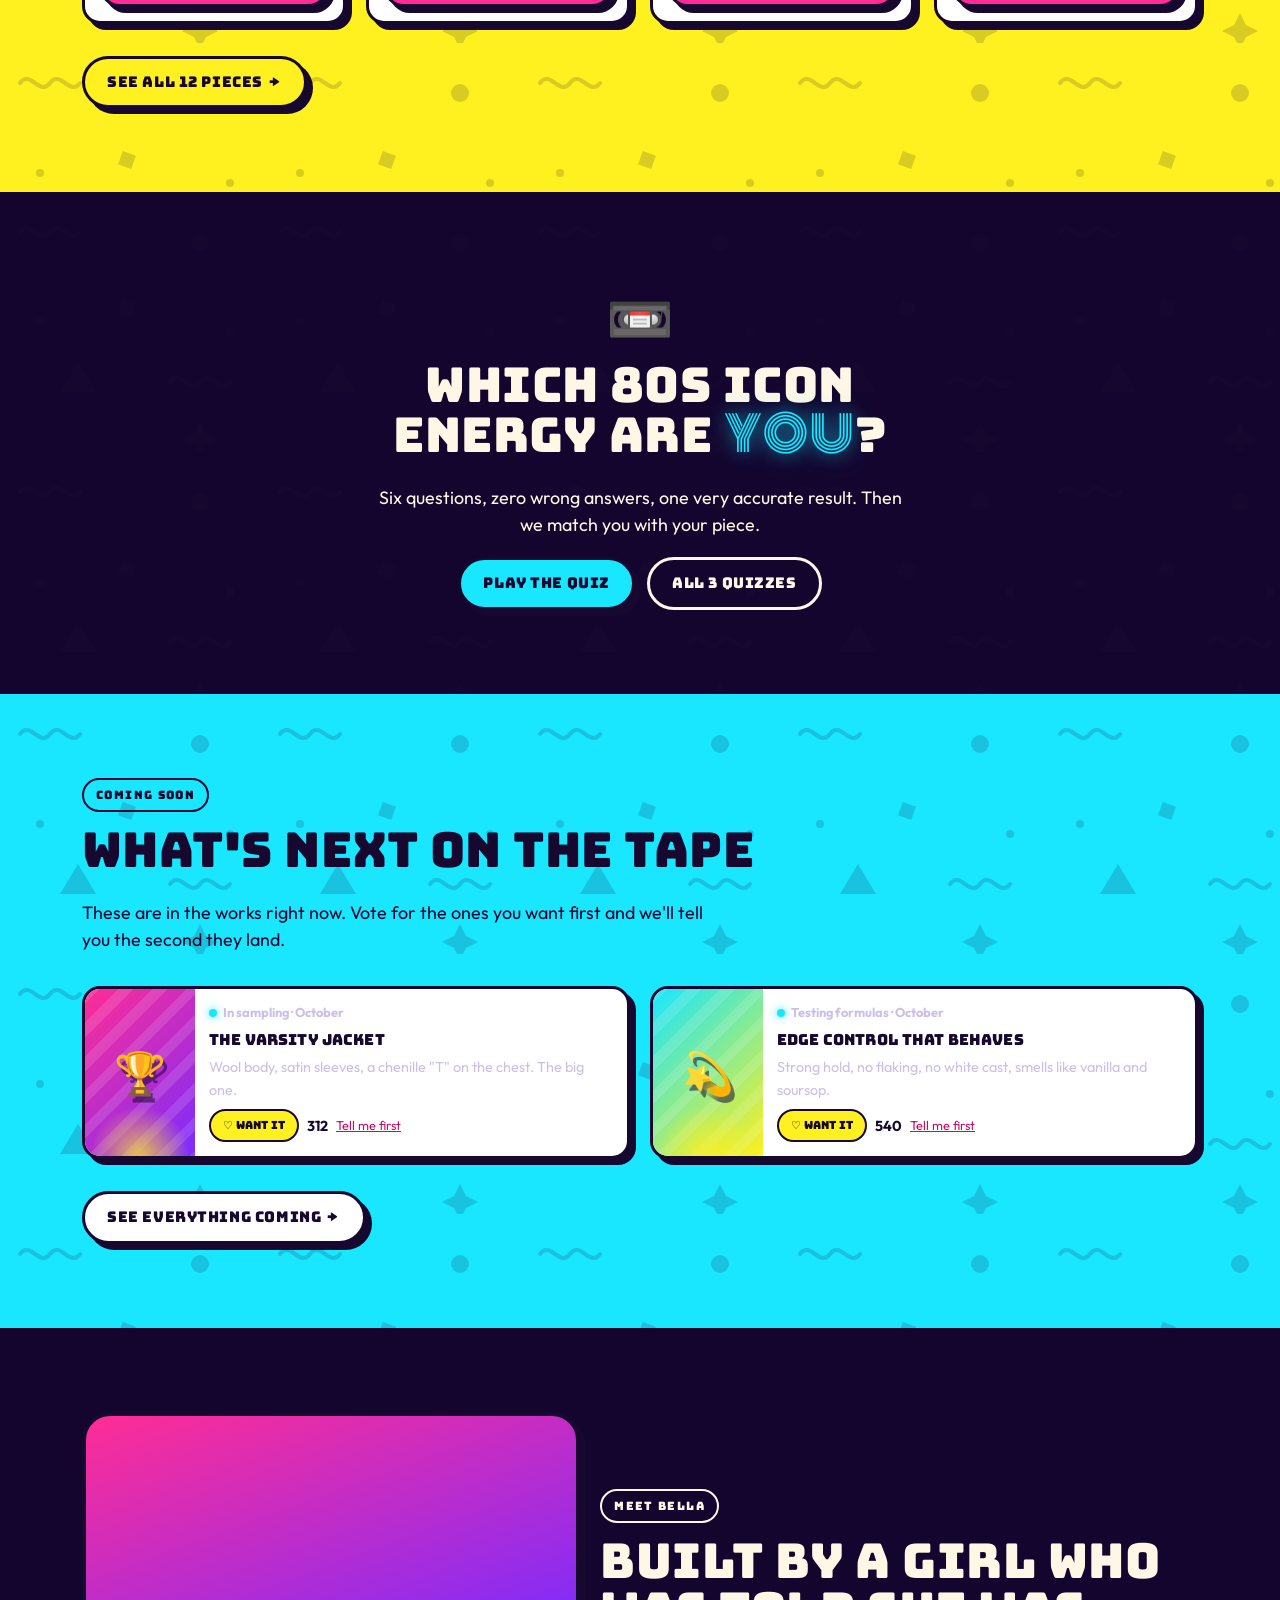
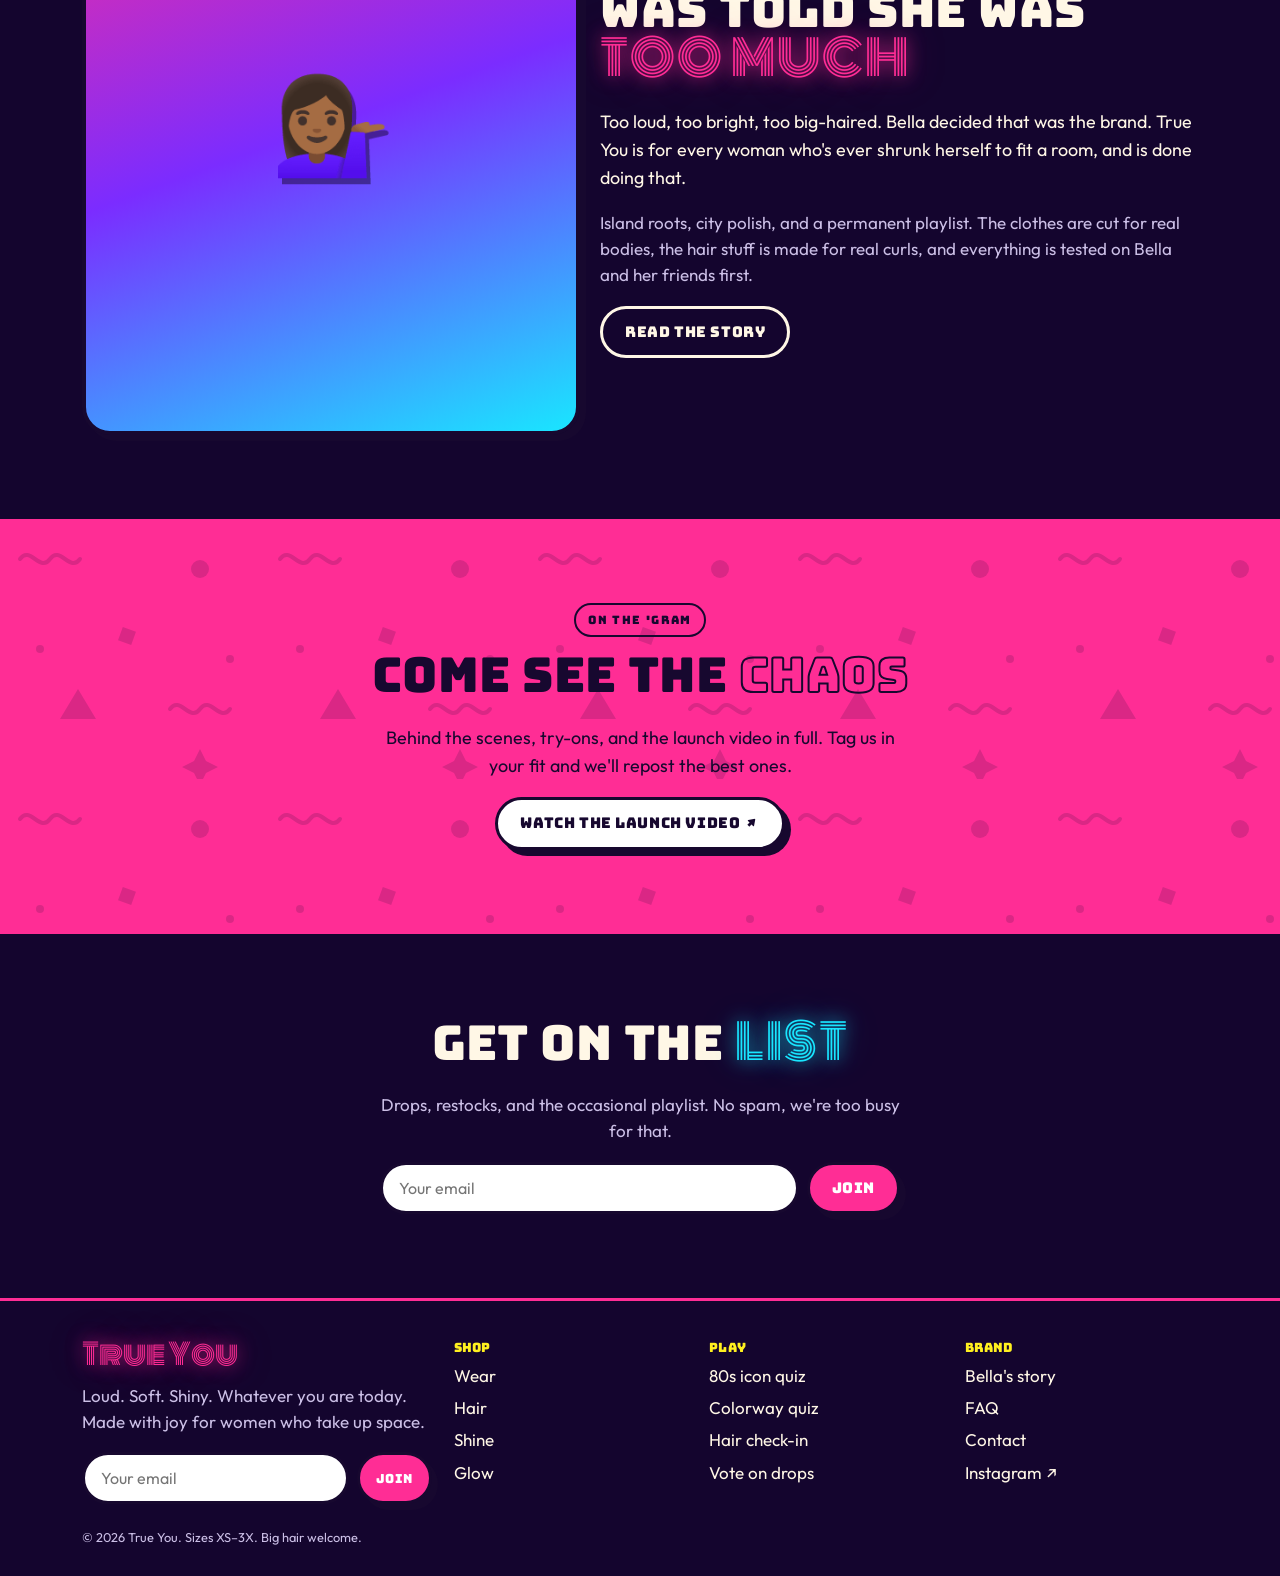
==== commit 71021025: "Replace prototype with True You 80s launch website Mobile-first static brand site: hero video (local" ====
--- a/index.html
+++ b/index.html
@@ -1,217 +1,178 @@
 <!DOCTYPE html>
-<html lang="en" data-theme="light">
+<html lang="en">
 <head>
 <meta charset="utf-8">
-<meta name="viewport" content="width=device-width, initial-scale=1">
-<title>True You Communities — land, triplexes, and neighborhoods built to be lived in</title>
-<meta name="description" content="We buy land, build triplexes, rent them by the unit, sell them to owners, and put an activity center and safety kits in every community.">
-<link rel="icon" href="data:image/svg+xml,<svg xmlns='http://www.w3.org/2000/svg' viewBox='0 0 100 100'><rect width='100' height='100' rx='22' fill='%231f6f52'/><text x='50' y='70' font-size='58' font-family='sans-serif' font-weight='bold' fill='%23fff' text-anchor='middle'>T</text></svg>">
-<link rel="stylesheet" href="assets/css/styles.css">
+<meta name="viewport" content="width=device-width, initial-scale=1, viewport-fit=cover">
+<title>True You — the launch drop</title>
+<meta name="description" content="Fun, loud, 80s-flavored pieces made for you. Launch day surprise for every order placed today.">
+<meta name="theme-color" content="#14052e">
+<meta property="og:title" content="True You — the launch drop">
+<meta property="og:description" content="Fun, loud, 80s-flavored pieces made for you. Launch day surprise for every order placed today.">
+<link rel="icon" href="data:image/svg+xml,<svg xmlns='http://www.w3.org/2000/svg' viewBox='0 0 100 100'><rect width='100' height='100' rx='24' fill='%2314052e'/><text x='50' y='72' font-size='60' font-family='Arial Black,sans-serif' font-weight='900' fill='%23ff2d95' text-anchor='middle'>T</text><circle cx='78' cy='24' r='9' fill='%23fff01f'/></svg>">
+<link rel="preconnect" href="https://fonts.googleapis.com">
+<link rel="preconnect" href="https://fonts.gstatic.com" crossorigin>
+<link rel="stylesheet" href="https://fonts.googleapis.com/css2?family=Bungee&family=Monoton&family=Outfit:wght@400;600;700&display=swap">
+<link rel="stylesheet" href="assets/css/retro.css">
 </head>
 <body>
 
+<div class="surprise-bar" data-show-when="today" hidden>
+  <span>🎁 IT'S LAUNCH DAY! Every order placed today gets a surprise in the box.</span>
+  <a href="shop.html">Shop now →</a>
+</div>
+
 <header class="site-header">
   <div class="wrap nav">
-    <a class="brand" href="index.html">
-      <span class="brand__mark">T</span>
-      <span class="brand__name">True You<small>Communities</small></span>
-    </a>
-    <button class="icon-btn nav__toggle" data-nav-toggle aria-expanded="false" aria-label="Menu">☰</button>
-    <nav class="nav__links" data-nav-links>
-      <a href="index.html">Home</a>
-      <a href="rentals.html">Rent a unit</a>
-      <a href="triplexes.html">Buy a triplex</a>
-      <a href="community.html">Community</a>
-      <a href="safety.html">Safety kits</a>
-      <a href="contact.html">Contact</a>
+    <a class="brand" href="index.html" aria-label="True You home"><span class="brand__name" data-brand>True You</span></a>
+    <nav class="nav__links" aria-label="Main">
+      <a href="shop.html">Shop</a>
+      <a href="quiz.html">Quizzes</a>
+      <a href="coming-soon.html">Coming soon</a>
+      <a href="about.html">Bella</a>
     </nav>
     <div class="nav__actions">
-      <button class="icon-btn" data-theme-toggle aria-label="Toggle theme">☾</button>
-      <a class="btn btn--primary btn--sm" href="rentals.html">See what's open</a>
+      <button class="icon-btn" data-cart-open aria-label="Open your bag">🛍️<span class="badge" data-cart-count>0</span></button>
+      <button class="icon-btn nav__toggle" data-menu-toggle aria-expanded="false" aria-label="Menu">☰</button>
     </div>
   </div>
 </header>
 
+<div class="menu" data-menu aria-label="Menu">
+  <div class="menu__top"><span class="brand__name" data-brand>True You</span><button class="icon-btn" data-menu-close aria-label="Close menu">✕</button></div>
+  <ul class="menu__links">
+    <li><a href="index.html">Home <small>start here</small></a></li>
+    <li><a href="shop.html">Shop <small>the launch drop</small></a></li>
+    <li><a href="quiz.html">Quizzes <small>find your era</small></a></li>
+    <li><a href="coming-soon.html">Coming soon <small>vote on what's next</small></a></li>
+    <li><a href="about.html">Bella <small>the story + FAQ</small></a></li>
+  </ul>
+  <div class="menu__foot"><a class="btn btn--sm btn--white" href="shop.html">Shop the drop</a><a class="btn btn--sm btn--ghost" href="checkout.html">Checkout</a></div>
+</div>
+
+<div class="ticker" aria-hidden="true"><div class="ticker__track" data-ticker></div></div>
+
 <main>
 
-  <!-- ================= HERO ================= -->
+  <!-- HERO -->
   <section class="hero">
-    <div class="wrap hero__grid">
-      <div>
-        <span class="eyebrow">Land · Triplexes · Neighbors</span>
-        <h1>We buy the land, build the triplex, and stay for the <span class="serif">neighborhood</span>.</h1>
-        <p class="hero__lede">
-          Three homes on one lot, each with its own door. Rent a unit, buy the whole building, or
-          just come to the activity center down the street. Every community we build gets a place to
-          gather and a safety kit in every kitchen.
-        </p>
-        <div class="hero__cta">
-          <a class="btn btn--primary" href="rentals.html">Browse available units</a>
-          <a class="btn btn--ghost" href="triplexes.html">Buy a triplex →</a>
-        </div>
-        <div class="stat-row">
-          <div class="stat"><div class="stat__n">3</div><div class="stat__l">Communities in development</div></div>
-          <div class="stat"><div class="stat__n">27</div><div class="stat__l">Units planned by 2027</div></div>
-          <div class="stat"><div class="stat__n">4</div><div class="stat__l">Activity centers</div></div>
-          <div class="stat"><div class="stat__n">100%</div><div class="stat__l">Units with a safety kit</div></div>
-        </div>
-      </div>
-      <div class="hero__art">
-        <div class="ph ph--main ph--4x3" data-label="Cedar Row · exterior">
-          <img src="" alt="Modern triplex exterior" id="hero-img-1">
-        </div>
-        <div class="ph ph--inset ph--1x1" data-label="Interior">
-          <img src="" alt="Bright unit interior" id="hero-img-2">
-        </div>
-      </div>
-    </div>
-  </section>
-
-  <!-- ================= FOUR THINGS ================= -->
-  <section class="section section--alt">
+    <div class="hero__media" data-hero-media>
+      <video autoplay muted loop playsinline preload="metadata" poster="assets/media/hero-poster.jpg">
+        <source src="assets/media/hero.mp4" type="video/mp4">
+      </video>
+    </div>
+    <div class="hero__scan"></div>
+    <div class="hero__grid"></div>
+    <div class="hero__vhs"><span class="rec"></span>REC · LAUNCH</div>
+    <button class="icon-btn hero__sound" data-hero-sound aria-label="Unmute video">🔇</button>
+    <div class="wrap hero__content">
+      <div class="hero__badge">
+        <span class="sticker sticker--pink">Launch drop</span>
+        <span class="sticker sticker--cyan" data-show-when="today" hidden>Today only 🎁</span>
+      </div>
+      <h1><span class="chrome">Be the</span><br><span class="neon">Truest</span><br><span class="chrome">You</span></h1>
+      <p class="lede" style="max-width:34ch">Big hair, bigger color, zero apologies. Our first drop is here and it's a whole mood.</p>
+
+      <div data-show-when="today" hidden>
+        <p style="font-weight:700;margin:0 0 6px">🎁 Order today and there's a surprise in your box.</p>
+      </div>
+      <div data-show-when="before" hidden>
+        <p style="font-weight:700;margin:0 0 8px">Launching <span data-launch-date></span>. Countdown is on:</p>
+        <div class="countdown" data-countdown></div>
+      </div>
+
+      <div class="btn-row">
+        <a class="btn btn--pink" href="shop.html">Shop the drop</a>
+        <a class="btn btn--ghost" href="quiz.html">Take the quiz</a>
+      </div>
+    </div>
+  </section>
+
+  <!-- SURPRISE -->
+  <section class="section section--tight" data-show-when="today" hidden>
     <div class="wrap">
-      <div class="reveal" style="max-width:62ch">
-        <span class="eyebrow">What we do</span>
-        <h2>Four things, on the same piece of land.</h2>
-        <p class="muted">Most builders stop at the certificate of occupancy. We're building the part
-        that comes after — the management, the gathering space, the preparedness.</p>
-      </div>
-      <div class="grid g-4 mt-3">
-        <div class="feature reveal">
-          <div class="feature__icon">🏡</div>
-          <h3>Rent by the unit</h3>
-          <p>Each triplex holds three separate homes. We lease them one at a time, manage them ourselves, and answer the phone.</p>
-          <a class="feature__link" href="rentals.html">See open units →</a>
-        </div>
-        <div class="feature reveal">
-          <div class="feature__icon">🔑</div>
-          <h3>Buy the building</h3>
-          <p>Buy a finished triplex with tenants in place — live in one unit and let the other two carry the note.</p>
-          <a class="feature__link" href="triplexes.html">See what's for sale →</a>
-        </div>
-        <div class="feature reveal">
-          <div class="feature__icon">🫂</div>
-          <h3>Activity centers</h3>
-          <p>Every community gets a real building to gather in: a kitchen, tables, Wi-Fi, and a door that's open.</p>
-          <a class="feature__link" href="community.html">Tour the spaces →</a>
-        </div>
-        <div class="feature reveal">
-          <div class="feature__icon">🧰</div>
-          <h3>Safety kits</h3>
-          <p>Alarms, extinguisher, first aid, and a 72-hour storm bag. Standard in every unit, restocked yearly.</p>
-          <a class="feature__link" href="safety.html">What's inside →</a>
-        </div>
-      </div>
-    </div>
-  </section>
-
-  <!-- ================= LAND → HOMES ================= -->
+      <div class="surprise reveal">
+        <span class="surprise__spark" style="top:8px;right:14px">✨</span>
+        <span class="surprise__spark" style="bottom:4px;left:12px">🎉</span>
+        <span class="eyebrow">Launch day only</span>
+        <div class="surprise__title">Order today. Get the surprise.</div>
+        <p>Every order placed today ships with a mystery gift from the vault, a note from Bella, and first dibs on the next drop. We're not saying what the gift is. That's what makes it a surprise.</p>
+        <div class="surprise__code">CODE: <span data-surprise-code>LAUNCH</span> <button data-copy-code="LAUNCH" type="button">Copy</button></div>
+        <p style="margin:10px 0 0;font-size:.95rem">20% off today only. Ends at midnight, your time.</p>
+      </div>
+    </div>
+  </section>
+  <section class="section section--tight" data-show-when="before" hidden>
+    <div class="wrap"><div class="surprise reveal">
+      <span class="eyebrow">Heads up</span>
+      <div class="surprise__title">Something extra for launch-day orders</div>
+      <p style="margin:0">On launch day only, every order ships with a surprise. Set an alarm. Tell your cousin.</p>
+    </div></div>
+  </section>
+
+  <!-- SHOP PREVIEW -->
+  <section class="section section--yellow memphis">
+    <div class="wrap">
+      <div class="reveal"><span class="eyebrow">The drop</span><h2>Fresh out the <span class="outline">box</span></h2>
+      <p class="lede" style="max-width:52ch">Twelve pieces. Sizes XS to 3X. Satin where it matters, neon where it counts, and gloss that shows up on melanin.</p></div>
+      <div class="grid g-4 mt-3" data-products data-products-limit="4"></div>
+      <div class="btn-row mt-3"><a class="btn" href="shop.html">See all 12 pieces →</a></div>
+    </div>
+  </section>
+
+  <!-- QUIZ TEASER -->
+  <section class="section memphis">
+    <div class="wrap center">
+      <div class="reveal"><span class="cassette">📼</span>
+      <h2>Which 80s icon<br>energy are <span class="neon neon--cyan">you</span>?</h2>
+      <p class="lede" style="max-width:44ch;margin-inline:auto">Six questions, zero wrong answers, one very accurate result. Then we match you with your piece.</p>
+      <div class="btn-row" style="justify-content:center"><a class="btn btn--cyan" href="quiz.html?q=era">Play the quiz</a><a class="btn btn--ghost" href="quiz.html">All 3 quizzes</a></div></div>
+    </div>
+  </section>
+
+  <!-- COMING SOON -->
+  <section class="section section--cyan memphis">
+    <div class="wrap">
+      <div class="reveal"><span class="eyebrow">Coming soon</span><h2>What's next on the tape</h2>
+      <p class="lede" style="max-width:52ch">These are in the works right now. Vote for the ones you want first and we'll tell you the second they land.</p></div>
+      <div class="grid g-2 mt-3" data-upcoming data-upcoming-limit="2"></div>
+      <div class="btn-row mt-3"><a class="btn btn--white" href="coming-soon.html">See everything coming →</a></div>
+    </div>
+  </section>
+
+  <!-- BELLA -->
   <section class="section">
-    <div class="wrap split">
+    <div class="wrap about-grid">
+      <div class="portrait reveal float"><span class="big" aria-hidden="true">💁🏾‍♀️</span><img src="assets/media/bella.jpg" alt="Bella, founder of True You"></div>
       <div class="reveal">
-        <span class="eyebrow">The model</span>
-        <h2>Buy dirt. Build three doors. Keep the keys nearby.</h2>
-        <p class="muted">
-          We look for infill parcels and small acreage inside existing towns — places already served by
-          water, sewer, and a school bus route. Then we put up a triplex, and the density pays for
-          the parts a single-family lot could never afford: the commons, the garden block, the cache
-          of supplies for when the storm comes.
-        </p>
-        <div class="steps mt-2">
-          <div class="step">
-            <div><h3>Find and buy the land</h3><p>Infill lots and small acreage, zoned or rezonable for three units.</p></div>
-          </div>
-          <div class="step">
-            <div><h3>Build the triplex</h3><p>One roof, three private entries, separate meters, shared green.</p></div>
-          </div>
-          <div class="step">
-            <div><h3>Lease or sell</h3><p>Rent unit by unit, or sell the building to an owner who wants a tenant-funded mortgage.</p></div>
-          </div>
-          <div class="step">
-            <div><h3>Build the commons</h3><p>An activity center and a stocked safety cache before the last unit is leased.</p></div>
-          </div>
-        </div>
-      </div>
-      <div class="reveal">
-        <div class="ph ph--tall" data-label="Land acquisition" style="border-radius:24px;box-shadow:var(--shadow-lg)">
-          <img src="" alt="Open land at golden hour" id="land-img">
-        </div>
-      </div>
-    </div>
-  </section>
-
-  <!-- ================= FEATURED UNITS ================= -->
-  <section class="section section--alt">
-    <div class="wrap">
-      <div class="row between reveal">
-        <div style="max-width:52ch">
-          <span class="eyebrow">Now leasing</span>
-          <h2 class="mb-0">Open units this month</h2>
-        </div>
-        <a class="btn btn--ghost" href="rentals.html">All units &amp; filters</a>
-      </div>
-      <div class="grid g-3 mt-3" id="featured-units"></div>
-    </div>
-  </section>
-
-  <!-- ================= FEATURED TRIPLEXES ================= -->
+        <span class="eyebrow">Meet Bella</span>
+        <h2>Built by a girl who was told she was <span class="neon">too much</span></h2>
+        <p class="lede">Too loud, too bright, too big-haired. Bella decided that was the brand. True You is for every woman who's ever shrunk herself to fit a room, and is done doing that.</p>
+        <p class="muted">Island roots, city polish, and a permanent playlist. The clothes are cut for real bodies, the hair stuff is made for real curls, and everything is tested on Bella and her friends first.</p>
+        <div class="btn-row"><a class="btn btn--ghost" href="about.html">Read the story</a></div>
+      </div>
+    </div>
+  </section>
+
+  <!-- INSTAGRAM -->
+  <section class="section section--pink memphis">
+    <div class="wrap center">
+      <div class="reveal"><span class="eyebrow">On the 'gram</span>
+      <h2>Come see the <span class="outline">chaos</span></h2>
+      <p class="lede" style="max-width:44ch;margin-inline:auto">Behind the scenes, try-ons, and the launch video in full. Tag us in your fit and we'll repost the best ones.</p>
+      <div class="btn-row" style="justify-content:center"><a class="btn btn--white" href="https://www.instagram.com/p/Dc88wRvjqXa/" target="_blank" rel="noopener">Watch the launch video ↗</a></div></div>
+    </div>
+  </section>
+
+  <!-- NEWSLETTER -->
   <section class="section">
-    <div class="wrap">
-      <div class="row between reveal">
-        <div style="max-width:52ch">
-          <span class="eyebrow">For sale</span>
-          <h2 class="mb-0">Triplexes on the market</h2>
-          <p class="muted mb-0 mt-1">Numbers shown are sample pro-formas for this prototype, not offers.</p>
-        </div>
-        <a class="btn btn--ghost" href="triplexes.html">See all buildings</a>
-      </div>
-      <div class="grid g-3 mt-3" id="featured-triplexes"></div>
-    </div>
-  </section>
-
-  <!-- ================= COMMUNITY ================= -->
-  <section class="section section--alt">
-    <div class="wrap">
-      <div class="row between reveal">
-        <div style="max-width:52ch">
-          <span class="eyebrow">Places to congregate</span>
-          <h2 class="mb-0">The activity centers</h2>
-          <p class="muted mb-0 mt-1">A neighborhood is a set of excuses to run into each other. We build the excuses.</p>
-        </div>
-        <a class="btn btn--ghost" href="community.html">Explore community</a>
-      </div>
-      <div class="grid g-3 mt-3" id="featured-centers"></div>
-    </div>
-  </section>
-
-  <!-- ================= SAFETY ================= -->
-  <section class="section">
-    <div class="wrap">
-      <div class="reveal" style="max-width:60ch">
-        <span class="eyebrow">Safety kits</span>
-        <h2>Every unit gets one. Every community gets a cache.</h2>
-        <p class="muted">Preparedness shouldn't be a thing you get around to. It ships with the keys.</p>
-      </div>
-      <div class="grid g-3 mt-3" id="featured-kits"></div>
-    </div>
-  </section>
-
-  <!-- ================= BANNER ================= -->
-  <section class="section--tight">
-    <div class="wrap">
-      <div class="banner reveal split">
-        <div>
-          <h2>Want in early?</h2>
-          <p>Tell us whether you're looking to rent, to buy, or to help run a community space —
-          and we'll put you on the list for the next release.</p>
-          <div class="row mt-2">
-            <a class="btn btn--primary" href="contact.html">Get on the list</a>
-            <a class="btn btn--ghost" href="community.html">See what's being built</a>
-          </div>
-        </div>
-        <div class="ph ph--16x9" data-label="Neighbors gathering" style="border-radius:18px">
-          <img src="" alt="Neighbors gathering outdoors" id="banner-img">
-        </div>
+    <div class="wrap center">
+      <div class="reveal" style="max-width:520px;margin-inline:auto">
+        <h2>Get on the <span class="neon neon--cyan">list</span></h2>
+        <p class="muted">Drops, restocks, and the occasional playlist. No spam, we're too busy for that.</p>
+        <form class="inline-form" data-signup="newsletter">
+          <input type="email" name="email" placeholder="Your email" required aria-label="Email">
+          <button class="btn btn--pink">Join</button>
+        </form>
       </div>
     </div>
   </section>
@@ -219,61 +180,31 @@
 </main>
 
 <footer class="site-footer">
-  <div class="wrap">
-    <div class="footer__grid">
-      <div>
-        <a class="brand" href="index.html" style="color:#fff">
-          <span class="brand__mark">T</span>
-          <span class="brand__name">True You<small style="color:#8ba398">Communities</small></span>
-        </a>
-        <p style="color:#8ba398;font-size:.92rem;margin-top:14px;max-width:34ch">
-          Land, triplexes, and the parts of a neighborhood that don't fit in a floor plan.
-        </p>
-        <form class="newsletter" data-demo-form="Prototype only — no email was collected.">
-          <input type="email" placeholder="you@email.com" aria-label="Email address" required>
-          <button class="btn btn--primary btn--sm" type="submit">Notify me</button>
-        </form>
-      </div>
-      <div>
-        <h4>Live here</h4>
-        <div class="footer__links">
-          <a href="rentals.html">Available units</a>
-          <a href="rentals.html">Floor plans</a>
-          <a href="contact.html">Join the waitlist</a>
-        </div>
-      </div>
-      <div>
-        <h4>Own here</h4>
-        <div class="footer__links">
-          <a href="triplexes.html">Triplexes for sale</a>
-          <a href="triplexes.html">Pro-forma numbers</a>
-          <a href="contact.html">Talk to us</a>
-        </div>
-      </div>
-      <div>
-        <h4>Community</h4>
-        <div class="footer__links">
-          <a href="community.html">Activity centers</a>
-          <a href="community.html">Events calendar</a>
-          <a href="safety.html">Safety kits</a>
-        </div>
-      </div>
-    </div>
-    <div class="footer__bottom">
-      <span>© 2026 True You Communities · Prototype</span>
-      <span class="demo-flag">◆ Demo site — sample content, no backend</span>
-    </div>
+  <div class="wrap foot-grid">
+    <div>
+      <span class="brand__name" data-brand>True You</span>
+      <p class="muted" style="margin-top:10px">Loud. Soft. Shiny. Whatever you are today. Made with joy for women who take up space.</p>
+      <form class="inline-form" data-signup="newsletter" style="max-width:420px">
+        <input type="email" name="email" placeholder="Your email" required aria-label="Email">
+        <button class="btn btn--sm btn--pink">Join</button>
+      </form>
+    </div>
+    <div><h4>Shop</h4><ul><li><a href="shop.html?cat=wear">Wear</a></li><li><a href="shop.html?cat=hair">Hair</a></li><li><a href="shop.html?cat=shine">Shine</a></li><li><a href="shop.html?cat=glow">Glow</a></li></ul></div>
+    <div><h4>Play</h4><ul><li><a href="quiz.html?q=era">80s icon quiz</a></li><li><a href="quiz.html?q=colorway">Colorway quiz</a></li><li><a href="quiz.html?q=hair">Hair check-in</a></li><li><a href="coming-soon.html">Vote on drops</a></li></ul></div>
+    <div><h4>Brand</h4><ul><li><a href="about.html">Bella's story</a></li><li><a href="about.html#faq">FAQ</a></li><li><a href="about.html#contact">Contact</a></li><li><a href="https://www.instagram.com/" target="_blank" rel="noopener">Instagram ↗</a></li></ul></div>
   </div>
+  <div class="wrap legal">© <span data-year></span> <span data-brand>True You</span>. Sizes XS–3X. Big hair welcome.</div>
 </footer>
 
+<nav class="dock" aria-label="Quick actions">
+  <a href="shop.html"><span class="ico">🛍️</span>Shop</a>
+  <a href="quiz.html"><span class="ico">📼</span>Quiz</a>
+  <button type="button" data-cart-open><span class="ico">👜</span>Bag<span class="badge" data-cart-count>0</span></button>
+</nav>
+
+<script src="assets/js/config.js"></script>
 <script src="assets/js/data.js"></script>
-<script src="assets/js/site.js"></script>
-<script>
-  // hero + section photos come from the shared image map in data.js
-  document.getElementById('hero-img-1').src = IMG.heroExterior;
-  document.getElementById('hero-img-2').src = IMG.heroPorch;
-  document.getElementById('land-img').src = IMG.land;
-  document.getElementById('banner-img').src = IMG.gather;
-</script>
+<script src="assets/js/app.js"></script>
+<script>document.querySelectorAll('[data-year]').forEach(n => n.textContent = new Date().getFullYear());</script>
 </body>
 </html>
--- a/assets/css/retro.css
+++ b/assets/css/retro.css
@@ -0,0 +1,508 @@
+/* =========================================================
+   True You — 80s stylesheet. Mobile first; desktop rules
+   live at the bottom under @media (min-width: 760px / 1040px).
+   ========================================================= */
+
+:root {
+  --pink: #ff2d95;
+  --pink-deep: #c2106a;
+  --cyan: #19e6ff;
+  --yellow: #fff01f;
+  --violet: #7b2cff;
+  --orange: #ff9d00;
+  --night: #14052e;
+  --night-2: #23104a;
+  --night-3: #2f1a5e;
+  --cream: #fff7e6;
+  --ink: #17082f;
+  --white: #ffffff;
+
+  --bg: var(--night);
+  --text: var(--cream);
+  --muted: #cbbfe6;
+  --line: rgba(255,255,255,.14);
+  --surface: rgba(255,255,255,.06);
+
+  --display: "Bungee", "Impact", "Arial Black", sans-serif;
+  --neon: "Monoton", "Bungee", cursive;
+  --body: "Outfit", -apple-system, BlinkMacSystemFont, "Segoe UI", Roboto, sans-serif;
+
+  --r: 18px;
+  --r-lg: 28px;
+  --pad: 20px;
+  --maxw: 1180px;
+  --header: 64px;
+  --dock: 66px;
+  --sat: env(safe-area-inset-top, 0px);
+  --sab: env(safe-area-inset-bottom, 0px);
+
+  --shadow-pop: 6px 6px 0 var(--ink);
+  --glow-pink: 0 0 18px rgba(255,45,149,.75), 0 0 40px rgba(255,45,149,.35);
+  --glow-cyan: 0 0 18px rgba(25,230,255,.7), 0 0 40px rgba(25,230,255,.3);
+}
+
+* { box-sizing: border-box; }
+html { scroll-behavior: smooth; -webkit-text-size-adjust: 100%; }
+body {
+  margin: 0;
+  background: var(--bg);
+  color: var(--text);
+  font-family: var(--body);
+  font-size: 17px;
+  line-height: 1.55;
+  -webkit-font-smoothing: antialiased;
+  overflow-x: hidden;
+  padding-bottom: calc(var(--dock) + var(--sab));
+  background-image:
+    radial-gradient(circle at 15% 10%, rgba(123,44,255,.35), transparent 40%),
+    radial-gradient(circle at 85% 90%, rgba(255,45,149,.25), transparent 40%);
+  background-attachment: fixed;
+}
+img, video { max-width: 100%; display: block; }
+a { color: inherit; }
+button { font: inherit; color: inherit; cursor: pointer; }
+input, select, textarea { font: inherit; }
+::selection { background: var(--yellow); color: var(--ink); }
+
+h1, h2, h3, h4 { font-family: var(--display); font-weight: 400; line-height: 1.02; margin: 0 0 .5em; letter-spacing: .01em; text-transform: uppercase; }
+h1 { font-size: clamp(2.1rem, 9.5vw, 4.6rem); }
+h2 { font-size: clamp(1.55rem, 6.8vw, 3rem); }
+h3 { font-size: clamp(1.05rem, 4.4vw, 1.4rem); }
+p { margin: 0 0 1em; }
+.muted { color: var(--muted); }
+.lede { font-size: 1.12rem; }
+.center { text-align: center; }
+.sr-only { position: absolute; width: 1px; height: 1px; overflow: hidden; clip: rect(0 0 0 0); white-space: nowrap; }
+
+.wrap { width: 100%; max-width: var(--maxw); margin-inline: auto; padding-inline: var(--pad); }
+.section { padding-block: 56px; position: relative; }
+.section--tight { padding-block: 36px; }
+
+/* bright "poster" sections */
+.section--pink   { background: var(--pink);   color: var(--ink); }
+.section--yellow { background: var(--yellow); color: var(--ink); }
+.section--cyan   { background: var(--cyan);   color: var(--ink); }
+.section--cream  { background: var(--cream);  color: var(--ink); }
+.section--pink .muted, .section--yellow .muted, .section--cyan .muted, .section--cream .muted { color: rgba(23,8,47,.72); }
+.section--pink, .section--yellow, .section--cyan, .section--cream { --line: rgba(23,8,47,.16); --surface: rgba(255,255,255,.55); }
+
+/* Memphis confetti backdrop */
+.memphis { position: relative; isolation: isolate; overflow: hidden; }
+.memphis::before {
+  content: ""; position: absolute; inset: 0; z-index: -1; opacity: .55; pointer-events: none;
+  background-image:
+    url("data:image/svg+xml,%3Csvg xmlns='http://www.w3.org/2000/svg' width='260' height='260' viewBox='0 0 260 260'%3E%3Cpath d='M20 40c10-14 20 14 30 0s20 14 30 0' fill='none' stroke='%2317082f' stroke-width='4' stroke-linecap='round'/%3E%3Ccircle cx='200' cy='50' r='9' fill='%2317082f'/%3E%3Cpath d='M60 200l18-30 18 30z' fill='%2317082f'/%3E%3Cpath d='M170 190c10-14 20 14 30 0s20 14 30 0' fill='none' stroke='%2317082f' stroke-width='4' stroke-linecap='round'/%3E%3Crect x='120' y='110' width='14' height='14' transform='rotate(20 127 117)' fill='%2317082f'/%3E%3Ccircle cx='40' cy='130' r='4' fill='%2317082f'/%3E%3Ccircle cx='230' cy='140' r='4' fill='%2317082f'/%3E%3Cpath d='M200 230l6 12 12 6-12 6-6 12-6-12-12-6 12-6z' fill='%2317082f'/%3E%3C/svg%3E");
+  background-size: 260px 260px;
+}
+.section--pink.memphis::before, .section--yellow.memphis::before, .section--cyan.memphis::before, .section--cream.memphis::before { opacity: .16; }
+.memphis--light::before { filter: invert(1); opacity: .12; }
+
+/* ---------- eyebrow / stickers / chips ---------- */
+.eyebrow {
+  display: inline-block; font-family: var(--display); font-size: .72rem; letter-spacing: .12em;
+  text-transform: uppercase; padding: 6px 12px; border: 2px solid currentColor; border-radius: 999px; margin-bottom: 14px;
+}
+.sticker {
+  display: inline-block; font-family: var(--display); font-size: .68rem; letter-spacing: .06em; text-transform: uppercase;
+  background: var(--yellow); color: var(--ink); padding: 6px 10px; border: 2px solid var(--ink);
+  box-shadow: 3px 3px 0 var(--ink); transform: rotate(-4deg);
+}
+.sticker--pink { background: var(--pink); color: var(--white); }
+.sticker--cyan { background: var(--cyan); }
+.chip { display: inline-flex; align-items: center; gap: 6px; padding: 8px 14px; border-radius: 999px; border: 2px solid var(--line); background: var(--surface); font-weight: 600; font-size: .92rem; }
+.chip[aria-pressed="true"], .chip.is-on { background: var(--yellow); color: var(--ink); border-color: var(--ink); box-shadow: 3px 3px 0 var(--ink); }
+
+/* neon & chrome text */
+.neon { font-family: var(--neon); font-weight: 400; color: var(--pink); text-shadow: var(--glow-pink); letter-spacing: .04em; }
+.neon--cyan { color: var(--cyan); text-shadow: var(--glow-cyan); }
+.chrome {
+  background: linear-gradient(180deg, #fff 0%, #cfe9ff 38%, #4a6cff 50%, #dff5ff 58%, #ffffff 100%);
+  -webkit-background-clip: text; background-clip: text; color: transparent;
+  filter: drop-shadow(3px 3px 0 var(--pink-deep)) drop-shadow(0 0 12px rgba(25,230,255,.35));
+}
+.outline { -webkit-text-stroke: 2px var(--ink); color: transparent; }
+
+/* ---------- buttons ---------- */
+.btn {
+  display: inline-flex; align-items: center; justify-content: center; gap: 10px;
+  min-height: 52px; padding: 12px 22px; border-radius: 999px; border: 3px solid var(--ink);
+  font-family: var(--display); font-size: .92rem; letter-spacing: .04em; text-transform: uppercase; text-decoration: none;
+  background: var(--yellow); color: var(--ink); box-shadow: var(--shadow-pop);
+  transition: transform .15s ease, box-shadow .15s ease, background .15s ease;
+  -webkit-tap-highlight-color: transparent; user-select: none;
+}
+.btn:active { transform: translate(4px, 4px); box-shadow: 2px 2px 0 var(--ink); }
+.btn--pink { background: var(--pink); color: var(--white); }
+.btn--cyan { background: var(--cyan); }
+.btn--white { background: var(--white); }
+.btn--ghost { background: transparent; color: currentColor; border-color: currentColor; box-shadow: none; }
+.btn--sm { min-height: 42px; padding: 8px 16px; font-size: .78rem; }
+.btn--block { width: 100%; }
+.btn[disabled] { opacity: .5; pointer-events: none; }
+.btn-row { display: flex; flex-wrap: wrap; gap: 12px; }
+
+/* ---------- header ---------- */
+.site-header {
+  position: sticky; top: 0; z-index: 60; padding-top: var(--sat);
+  background: rgba(20,5,46,.86); backdrop-filter: blur(12px); -webkit-backdrop-filter: blur(12px);
+  border-bottom: 3px solid var(--pink);
+}
+.nav { height: var(--header); display: flex; align-items: center; justify-content: space-between; gap: 12px; }
+.brand { display: inline-flex; align-items: center; gap: 10px; text-decoration: none; }
+.brand__name { font-family: var(--neon); font-size: 1.5rem; color: var(--pink); text-shadow: var(--glow-pink); line-height: 1; white-space: nowrap; }
+.nav__links { display: none; }
+.nav__actions { display: flex; align-items: center; gap: 8px; }
+.icon-btn {
+  position: relative; width: 46px; height: 46px; border-radius: 50%; border: 2px solid var(--line); background: var(--surface);
+  display: inline-grid; place-items: center; font-size: 1.25rem; line-height: 1; -webkit-tap-highlight-color: transparent;
+}
+.icon-btn .badge {
+  position: absolute; top: -6px; right: -6px; min-width: 22px; height: 22px; padding: 0 6px; border-radius: 999px;
+  background: var(--yellow); color: var(--ink); border: 2px solid var(--ink); font-family: var(--display); font-size: .68rem;
+  display: grid; place-items: center; transform: scale(0); transition: transform .2s cubic-bezier(.3,1.6,.5,1);
+}
+.icon-btn .badge.is-on { transform: scale(1); }
+
+/* full-screen menu (mobile) */
+.menu {
+  position: fixed; inset: 0; z-index: 70; background: var(--pink); color: var(--ink);
+  padding: calc(var(--sat) + 20px) var(--pad) calc(var(--sab) + 24px);
+  display: flex; flex-direction: column; transform: translateY(-104%); transition: transform .35s cubic-bezier(.2,.9,.3,1);
+}
+.menu.is-open { transform: none; }
+.menu__top { display: flex; justify-content: space-between; align-items: center; }
+.menu__links { list-style: none; margin: auto 0; padding: 0; display: grid; gap: 6px; }
+.menu__links a { font-family: var(--display); font-size: clamp(1.8rem, 9vw, 3rem); text-decoration: none; text-transform: uppercase; display: flex; align-items: baseline; gap: 12px; padding: 6px 0; }
+.menu__links a small { font-family: var(--body); font-size: .9rem; text-transform: none; opacity: .75; }
+.menu__foot { display: flex; gap: 10px; flex-wrap: wrap; }
+body.menu-open, body.drawer-open, body.sheet-open { overflow: hidden; }
+
+/* ---------- ticker ---------- */
+.ticker { overflow: hidden; background: var(--yellow); color: var(--ink); border-block: 3px solid var(--ink); }
+.ticker__track { display: flex; width: max-content; animation: ticker 28s linear infinite; }
+.ticker__track span { font-family: var(--display); font-size: .82rem; letter-spacing: .1em; padding: 10px 18px; white-space: nowrap; }
+.ticker__track span::after { content: "✦"; margin-left: 18px; color: var(--pink); }
+@keyframes ticker { to { transform: translateX(-50%); } }
+
+/* ---------- hero ---------- */
+.hero { position: relative; min-height: calc(100svh - var(--header) - var(--sat)); display: flex; align-items: flex-end; overflow: hidden; isolation: isolate; }
+.hero__media { position: absolute; inset: 0; z-index: -3; background: var(--night-2); }
+.hero__media video { width: 100%; height: 100%; object-fit: cover; object-position: center; }
+.hero__media .ig-embed { position: absolute; inset: 0; display: grid; place-items: center; overflow: hidden; }
+.hero__media .ig-embed iframe, .hero__media .ig-embed blockquote { width: min(100%, 540px) !important; min-width: 0 !important; margin: 0 auto !important; max-height: 100%; }
+.hero__media.is-embed { z-index: 0; }
+.hero__media.is-embed ~ .hero__scan, .hero__media.is-embed ~ .hero__grid { display: none; }
+.hero__media.is-embed ~ .hero__content { pointer-events: none; }
+.hero__media.is-embed ~ .hero__content .btn, .hero__media.is-embed ~ .hero__content a { pointer-events: auto; }
+.hero__media.is-embed { position: relative; height: min(78svh, 640px); }
+.hero:has(.hero__media.is-embed) { flex-direction: column; align-items: stretch; min-height: 0; }
+.hero:has(.hero__media.is-embed) .hero__content { position: relative; background: linear-gradient(180deg, var(--night-3), var(--night)); padding-top: 24px; }
+.hero__scan { position: absolute; inset: 0; z-index: -2; pointer-events: none; background: repeating-linear-gradient(0deg, rgba(0,0,0,.25) 0 2px, transparent 2px 4px); mix-blend-mode: multiply; opacity: .55; }
+.hero__grid {
+  position: absolute; left: -20%; right: -20%; bottom: 0; height: 42%; z-index: -1; pointer-events: none;
+  background-image: linear-gradient(rgba(25,230,255,.55) 1px, transparent 1px), linear-gradient(90deg, rgba(25,230,255,.55) 1px, transparent 1px);
+  background-size: 100% 28px, 60px 100%;
+  transform: perspective(380px) rotateX(58deg); transform-origin: bottom; opacity: .5;
+  -webkit-mask-image: linear-gradient(180deg, transparent, #000 45%); mask-image: linear-gradient(180deg, transparent, #000 45%);
+}
+.hero__content { position: relative; z-index: 1; width: 100%; padding-top: 60px; padding-bottom: 36px;
+  background: linear-gradient(180deg, rgba(20,5,46,0) 0%, rgba(20,5,46,.55) 30%, rgba(20,5,46,.92) 100%); }
+.hero__content .btn-row { margin-top: 18px; }
+.hero__badge { display: inline-flex; gap: 8px; align-items: center; flex-wrap: wrap; margin-bottom: 14px; }
+.hero__sound { position: absolute; right: var(--pad); top: 16px; z-index: 2; }
+.hero__vhs { position: absolute; left: var(--pad); top: 16px; z-index: 2; font-family: "Courier New", monospace; font-weight: 700; color: var(--white); text-shadow: 0 0 6px var(--cyan); letter-spacing: .12em; display: flex; align-items: center; gap: 8px; }
+.hero__vhs .rec { width: 12px; height: 12px; border-radius: 50%; background: #ff3b3b; box-shadow: 0 0 8px #ff3b3b; animation: blink 1.2s steps(2) infinite; }
+@keyframes blink { 50% { opacity: 0; } }
+
+/* ---------- countdown & surprise ---------- */
+.countdown { display: grid; grid-template-columns: repeat(4, 1fr); gap: 8px; max-width: 480px; }
+.countdown__cell { background: var(--ink); color: var(--yellow); border: 3px solid var(--pink); border-radius: 14px; padding: 10px 4px; text-align: center; }
+.countdown__n { font-family: var(--display); font-size: clamp(1.5rem, 7vw, 2.4rem); line-height: 1; }
+.countdown__l { font-size: .7rem; letter-spacing: .12em; text-transform: uppercase; color: var(--cream); margin-top: 4px; }
+
+.surprise {
+  position: relative; overflow: hidden; border: 3px solid var(--ink); border-radius: var(--r-lg);
+  background: linear-gradient(135deg, var(--yellow), var(--orange) 55%, var(--pink)); color: var(--ink);
+  padding: 22px; box-shadow: var(--shadow-pop);
+}
+.surprise__title { font-family: var(--display); font-size: clamp(1.25rem, 6vw, 2rem); margin: 0 0 8px; }
+.surprise__code { display: inline-flex; align-items: center; gap: 10px; background: var(--ink); color: var(--yellow); padding: 8px 14px; border-radius: 10px; font-family: var(--display); letter-spacing: .1em; }
+.surprise__code button { background: var(--yellow); color: var(--ink); border: 0; border-radius: 6px; padding: 4px 10px; font-family: var(--display); font-size: .7rem; }
+.surprise__spark { position: absolute; font-size: 2rem; opacity: .35; pointer-events: none; }
+.surprise-bar {
+  display: flex; align-items: center; justify-content: center; gap: 10px; flex-wrap: wrap; text-align: center;
+  background: var(--pink); color: var(--white); padding: 10px var(--pad); font-weight: 700; border-bottom: 3px solid var(--ink);
+}
+.surprise-bar a { color: var(--yellow); }
+
+/* ---------- grids & cards ---------- */
+.grid { display: grid; gap: 14px; }
+.g-2 { grid-template-columns: repeat(2, 1fr); }
+.g-3, .g-4 { grid-template-columns: repeat(2, 1fr); }
+.mt-2 { margin-top: 20px; } .mt-3 { margin-top: 32px; } .mt-4 { margin-top: 44px; }
+
+.card {
+  background: var(--surface); border: 3px solid var(--ink); border-radius: var(--r); overflow: hidden;
+  box-shadow: var(--shadow-pop); display: flex; flex-direction: column; color: inherit; text-decoration: none;
+  transition: transform .15s ease;
+}
+.card:active { transform: scale(.985); }
+.section--pink .card, .section--yellow .card, .section--cyan .card, .section--cream .card { background: var(--white); }
+.card__body { padding: 14px; display: flex; flex-direction: column; gap: 8px; flex: 1; }
+.card__title { font-family: var(--display); font-size: .95rem; text-transform: uppercase; line-height: 1.15; margin: 0; }
+.card__meta { font-size: .9rem; color: var(--muted); margin: 0; }
+.card .sticker { position: absolute; top: 10px; left: 10px; z-index: 2; }
+
+/* product tile (gradient + emoji, replaced by a photo when present) */
+.tile { position: relative; aspect-ratio: 1; overflow: hidden; background: linear-gradient(135deg, var(--from, var(--pink)), var(--to, var(--violet))); display: grid; place-items: center; isolation: isolate; }
+.tile::before { content: ""; position: absolute; inset: 0; background: repeating-linear-gradient(135deg, rgba(255,255,255,.12) 0 10px, transparent 10px 24px); z-index: 0; }
+.tile::after { content: ""; position: absolute; left: -10%; right: -10%; bottom: -30%; height: 60%; border-radius: 50%; background: radial-gradient(circle, rgba(255,240,31,.75), transparent 60%); z-index: 0; }
+.tile__icon { font-size: clamp(3rem, 20vw, 5rem); z-index: 1; filter: drop-shadow(4px 6px 0 rgba(23,8,47,.55)); transition: transform .3s cubic-bezier(.3,1.6,.5,1); }
+.card:hover .tile__icon { transform: scale(1.12) rotate(-6deg); }
+.tile img { position: absolute; inset: 0; width: 100%; height: 100%; object-fit: cover; z-index: 2; opacity: 0; transition: opacity .3s; }
+.tile img.is-loaded { opacity: 1; }
+.tile img.is-failed { display: none; }
+.price { font-family: var(--display); font-size: 1.05rem; display: flex; gap: 8px; align-items: baseline; }
+.price s { color: var(--muted); font-size: .85rem; font-family: var(--body); }
+.product-card .btn { margin-top: auto; }
+
+/* shop filters */
+.filters { display: flex; gap: 8px; overflow-x: auto; padding-bottom: 6px; scrollbar-width: none; -webkit-overflow-scrolling: touch; }
+.filters::-webkit-scrollbar { display: none; }
+.filters .chip { flex: 0 0 auto; }
+
+/* ---------- product sheet (bottom sheet on mobile) ---------- */
+.sheet { position: fixed; inset: 0; z-index: 80; display: none; }
+.sheet.is-open { display: block; }
+.sheet__scrim { position: absolute; inset: 0; background: rgba(23,8,47,.7); backdrop-filter: blur(4px); }
+.sheet__panel {
+  position: absolute; left: 0; right: 0; bottom: 0; max-height: 92svh; overflow: auto; overscroll-behavior: contain;
+  background: var(--cream); color: var(--ink); border-radius: 26px 26px 0 0; border-top: 4px solid var(--pink);
+  padding: 12px var(--pad) calc(24px + var(--sab)); animation: up .3s cubic-bezier(.2,.9,.3,1);
+  --line: rgba(23,8,47,.16); --surface: #fff; --muted: rgba(23,8,47,.68);
+}
+@keyframes up { from { transform: translateY(40px); opacity: 0; } }
+.sheet__handle { width: 48px; height: 5px; border-radius: 3px; background: rgba(23,8,47,.25); margin: 0 auto 12px; }
+.sheet__close { position: absolute; top: 14px; right: 14px; }
+.sheet .tile { border-radius: var(--r); border: 3px solid var(--ink); }
+.sheet h2 { font-size: 1.5rem; margin-top: 16px; }
+.opts { margin-top: 12px; }
+.opts__label { font-family: var(--display); font-size: .72rem; letter-spacing: .1em; margin-bottom: 8px; }
+.opts__row { display: flex; gap: 8px; flex-wrap: wrap; }
+.qty { display: inline-flex; align-items: center; border: 3px solid var(--ink); border-radius: 999px; overflow: hidden; background: #fff; }
+.qty button { width: 44px; height: 44px; border: 0; background: transparent; font-size: 1.3rem; font-weight: 700; }
+.qty span { min-width: 34px; text-align: center; font-family: var(--display); }
+.sheet__buy { position: sticky; bottom: calc(-24px - var(--sab)); background: var(--cream); padding-top: 12px; margin-top: 16px; border-top: 2px dashed var(--line); display: flex; gap: 10px; align-items: center; }
+.details { padding-left: 18px; margin: 12px 0; }
+.details li { margin-bottom: 4px; }
+
+/* ---------- cart drawer ---------- */
+.drawer { position: fixed; inset: 0; z-index: 85; display: none; }
+.drawer.is-open { display: block; }
+.drawer__scrim { position: absolute; inset: 0; background: rgba(23,8,47,.7); }
+.drawer__panel {
+  position: absolute; top: 0; right: 0; bottom: 0; width: min(100%, 440px); background: var(--cream); color: var(--ink);
+  display: flex; flex-direction: column; border-left: 4px solid var(--pink); animation: slide .3s cubic-bezier(.2,.9,.3,1);
+  padding-top: var(--sat); --line: rgba(23,8,47,.16); --surface: #fff; --muted: rgba(23,8,47,.68);
+}
+@keyframes slide { from { transform: translateX(60px); opacity: 0; } }
+.drawer__head { display: flex; align-items: center; justify-content: space-between; padding: 14px var(--pad); border-bottom: 3px solid var(--ink); }
+.drawer__head h2 { margin: 0; font-size: 1.3rem; }
+.drawer__body { flex: 1; overflow: auto; padding: 14px var(--pad); }
+.drawer__foot { padding: 14px var(--pad) calc(14px + var(--sab)); border-top: 3px solid var(--ink); background: #fff; display: grid; gap: 10px; }
+.cart-line { display: grid; grid-template-columns: 72px 1fr auto; gap: 12px; align-items: center; padding: 12px 0; border-bottom: 2px dashed var(--line); }
+.cart-line .tile { width: 72px; border-radius: 12px; border: 2px solid var(--ink); }
+.cart-line .tile__icon { font-size: 2rem; }
+.cart-line__name { font-family: var(--display); font-size: .78rem; text-transform: uppercase; margin: 0; }
+.cart-line__opts { font-size: .85rem; color: var(--muted); margin: 2px 0 6px; }
+.cart-line .qty { transform: scale(.85); transform-origin: left; }
+.cart-line__price { font-family: var(--display); font-size: .9rem; text-align: right; }
+.cart-line__remove { background: none; border: 0; text-decoration: underline; font-size: .8rem; padding: 4px 0; color: var(--pink-deep); }
+.ship-bar { font-size: .9rem; }
+.ship-bar__track { height: 12px; border: 2px solid var(--ink); border-radius: 999px; overflow: hidden; background: #fff; margin-top: 6px; }
+.ship-bar__fill { height: 100%; background: linear-gradient(90deg, var(--cyan), var(--pink)); width: 0; transition: width .4s ease; }
+.totals { display: grid; gap: 6px; font-size: .95rem; }
+.totals div { display: flex; justify-content: space-between; }
+.totals .grand { font-family: var(--display); font-size: 1.1rem; border-top: 3px solid var(--ink); padding-top: 8px; margin-top: 4px; }
+.empty { text-align: center; padding: 40px 10px; }
+.empty .big { font-size: 3rem; }
+
+/* ---------- forms ---------- */
+.field { display: grid; gap: 6px; margin-bottom: 14px; }
+.field label { font-family: var(--display); font-size: .7rem; letter-spacing: .1em; text-transform: uppercase; }
+.field input, .field select, .field textarea {
+  width: 100%; min-height: 50px; padding: 10px 14px; border: 3px solid var(--ink); border-radius: 14px; background: #fff; color: var(--ink); font-size: 16px;
+}
+.field input:focus, .field select:focus, .field textarea:focus { outline: 3px solid var(--cyan); outline-offset: 2px; }
+.field.is-bad input { border-color: #e0163f; }
+.field__err { color: #ffd0d8; font-size: .85rem; display: none; }
+.section--cream .field__err, .checkout .field__err { color: #b00e30; }
+.field.is-bad .field__err { display: block; }
+.inline-form { display: flex; gap: 8px; }
+.inline-form input { flex: 1; min-width: 0; min-height: 52px; padding: 10px 16px; border: 3px solid var(--ink); border-radius: 999px; background: #fff; color: var(--ink); font-size: 16px; }
+.promo { display: flex; gap: 8px; }
+.promo input { flex: 1; min-width: 0; min-height: 46px; padding: 8px 14px; border: 3px solid var(--ink); border-radius: 12px; font-size: 16px; text-transform: uppercase; }
+.form-row { display: grid; gap: 0 12px; grid-template-columns: 1fr 1fr; }
+
+/* ---------- quiz ---------- */
+.quiz-pick { display: grid; gap: 14px; }
+.quiz-card { text-align: left; padding: 18px; display: flex; gap: 14px; align-items: center; }
+.quiz-card .big { font-size: 2.4rem; }
+.quiz { max-width: 640px; margin-inline: auto; }
+.quiz__progress { height: 14px; border: 3px solid var(--ink); border-radius: 999px; overflow: hidden; background: #fff; margin-bottom: 16px; }
+.quiz__progress div { height: 100%; background: linear-gradient(90deg, var(--yellow), var(--pink)); width: 0; transition: width .35s ease; }
+.quiz__q { font-family: var(--display); font-size: clamp(1.2rem, 5.6vw, 1.7rem); text-transform: uppercase; margin: 0 0 16px; }
+.quiz__opts { display: grid; gap: 10px; }
+.quiz__opt {
+  text-align: left; padding: 14px 16px; border: 3px solid var(--ink); border-radius: 16px; background: #fff; color: var(--ink);
+  font-weight: 600; font-size: 1rem; box-shadow: 4px 4px 0 var(--ink); transition: transform .12s, background .12s; display: flex; gap: 12px; align-items: center;
+}
+.quiz__opt::before { content: attr(data-key); font-family: var(--display); width: 30px; height: 30px; border-radius: 50%; background: var(--yellow); border: 2px solid var(--ink); display: grid; place-items: center; font-size: .75rem; flex: 0 0 auto; }
+.quiz__opt:active { transform: translate(3px,3px); box-shadow: 1px 1px 0 var(--ink); background: var(--cyan); }
+.quiz__result { text-align: center; }
+.quiz__result .big { font-size: 4.5rem; line-height: 1; margin-bottom: 8px; animation: pop .5s cubic-bezier(.3,1.6,.5,1); }
+@keyframes pop { from { transform: scale(0); } }
+.quiz__result h2 { font-size: clamp(1.7rem, 8vw, 2.6rem); }
+.result-product { display: grid; grid-template-columns: 90px 1fr; gap: 14px; align-items: center; text-align: left; margin: 20px auto; max-width: 440px; background: #fff; border: 3px solid var(--ink); border-radius: var(--r); padding: 12px; box-shadow: var(--shadow-pop); }
+.result-product .tile { border-radius: 12px; border: 2px solid var(--ink); }
+.result-product .tile__icon { font-size: 2.4rem; }
+.share-row { display: flex; gap: 10px; justify-content: center; flex-wrap: wrap; }
+
+/* ---------- upcoming ---------- */
+.up-card { flex-direction: row; align-items: stretch; }
+.up-card .tile { width: 110px; flex: 0 0 110px; aspect-ratio: auto; }
+.up-card .tile__icon { font-size: 2.6rem; }
+.stage { display: inline-flex; align-items: center; gap: 6px; font-size: .8rem; font-weight: 700; color: var(--muted); }
+.stage::before { content: ""; width: 8px; height: 8px; border-radius: 50%; background: var(--cyan); box-shadow: 0 0 8px var(--cyan); }
+.vote { display: flex; align-items: center; gap: 8px; margin-top: auto; }
+.vote__btn { border: 2px solid var(--ink); background: var(--yellow); color: var(--ink); border-radius: 999px; padding: 6px 12px; font-family: var(--display); font-size: .7rem; }
+.vote__btn.is-on { background: var(--pink); color: #fff; }
+.vote__n { font-weight: 700; font-size: .9rem; }
+
+/* ---------- misc blocks ---------- */
+.about-grid { display: grid; gap: 20px; }
+.portrait { aspect-ratio: 4/5; border: 4px solid var(--ink); border-radius: var(--r-lg); box-shadow: var(--shadow-pop); background: linear-gradient(160deg, var(--pink), var(--violet) 50%, var(--cyan)); display: grid; place-items: center; position: relative; overflow: hidden; }
+.portrait .big { font-size: 6rem; filter: drop-shadow(4px 6px 0 rgba(23,8,47,.5)); }
+.portrait img { position: absolute; inset: 0; width: 100%; height: 100%; object-fit: cover; opacity: 0; }
+.portrait img.is-loaded { opacity: 1; }
+.portrait img.is-failed { display: none; }
+.faq details { border: 3px solid var(--ink); border-radius: 14px; background: #fff; color: var(--ink); margin-bottom: 10px; box-shadow: 4px 4px 0 var(--ink); }
+.faq summary { padding: 14px 16px; font-weight: 700; cursor: pointer; list-style: none; display: flex; justify-content: space-between; gap: 10px; }
+.faq summary::after { content: "+"; font-family: var(--display); }
+.faq details[open] summary::after { content: "–"; }
+.faq details p { padding: 0 16px 14px; margin: 0; }
+.stat-row { display: grid; grid-template-columns: repeat(3, 1fr); gap: 10px; margin-top: 20px; }
+.stat { border: 3px solid var(--ink); border-radius: 14px; padding: 10px 6px; text-align: center; background: var(--white); color: var(--ink); }
+.stat__n { font-family: var(--display); font-size: 1.4rem; }
+.stat__l { font-size: .72rem; text-transform: uppercase; letter-spacing: .08em; }
+
+.cassette { display: inline-block; font-size: 3.4rem; animation: wobble 3s ease-in-out infinite; transform-origin: center; }
+@keyframes wobble { 0%,100% { transform: rotate(-6deg); } 50% { transform: rotate(6deg); } }
+.float { animation: float 4s ease-in-out infinite; }
+@keyframes float { 0%,100% { transform: translateY(0); } 50% { transform: translateY(-10px); } }
+
+/* ---------- footer ---------- */
+.site-footer { padding: 40px 0 28px; border-top: 3px solid var(--pink); }
+.site-footer .brand__name { font-size: 1.8rem; }
+.foot-grid { display: grid; gap: 22px; }
+.foot-grid h4 { font-size: .8rem; margin-bottom: 8px; color: var(--yellow); }
+.foot-grid ul { list-style: none; padding: 0; margin: 0; display: grid; gap: 6px; }
+.foot-grid a { text-decoration: none; }
+.legal { font-size: .8rem; color: var(--muted); margin-top: 24px; }
+
+/* ---------- mobile action dock ---------- */
+.dock {
+  position: fixed; left: 0; right: 0; bottom: 0; z-index: 55; padding: 8px var(--pad) calc(8px + var(--sab));
+  background: rgba(20,5,46,.94); backdrop-filter: blur(12px); border-top: 3px solid var(--pink);
+  display: grid; grid-template-columns: 1fr 1fr 1fr; gap: 8px;
+}
+.dock a, .dock button {
+  display: flex; flex-direction: column; align-items: center; gap: 2px; text-decoration: none; padding: 6px 0;
+  font-family: var(--display); font-size: .6rem; letter-spacing: .08em; border: 0; background: none; color: var(--cream); border-radius: 12px; position: relative;
+}
+.dock .ico { font-size: 1.3rem; }
+.dock [aria-current="page"] { color: var(--yellow); }
+.dock .badge { position: absolute; top: 0; right: 22%; min-width: 18px; height: 18px; border-radius: 999px; background: var(--yellow); color: var(--ink); font-size: .6rem; display: none; place-items: center; border: 2px solid var(--ink); }
+.dock .badge.is-on { display: grid; }
+
+/* ---------- toast / confetti ---------- */
+.toast { pointer-events: none;
+  position: fixed; left: 50%; bottom: calc(var(--dock) + var(--sab) + 14px); transform: translate(-50%, 20px); opacity: 0; z-index: 90;
+  background: var(--yellow); color: var(--ink); border: 3px solid var(--ink); box-shadow: var(--shadow-pop); border-radius: 999px;
+  padding: 10px 18px; font-weight: 700; max-width: calc(100% - 32px); text-align: center; transition: .25s;
+}
+.toast.is-on { transform: translate(-50%, 0); opacity: 1; }
+.confetti { position: fixed; inset: 0; pointer-events: none; z-index: 95; }
+
+/* ---------- checkout page ---------- */
+.checkout { display: grid; gap: 24px; }
+.panel { background: var(--cream); color: var(--ink); border: 3px solid var(--ink); border-radius: var(--r-lg); padding: 18px; box-shadow: var(--shadow-pop); --line: rgba(23,8,47,.16); --surface: #fff; --muted: rgba(23,8,47,.68); }
+.panel h2 { font-size: 1.3rem; }
+.order-done { text-align: center; }
+.order-done .big { font-size: 4rem; }
+.order-id { font-family: var(--display); font-size: 1.2rem; background: var(--ink); color: var(--yellow); display: inline-block; padding: 8px 16px; border-radius: 10px; letter-spacing: .1em; }
+
+/* ---------- reveal ---------- */
+.reveal { opacity: 0; transform: translateY(18px); transition: opacity .5s ease, transform .5s ease; }
+.reveal.is-in { opacity: 1; transform: none; }
+
+@media (prefers-reduced-motion: reduce) {
+  *, *::before, *::after { animation: none !important; transition: none !important; }
+  .reveal { opacity: 1; transform: none; }
+}
+
+/* =========================================================
+   Tablet and up
+   ========================================================= */
+@media (min-width: 760px) {
+  :root { --pad: 32px; }
+  body { padding-bottom: 0; }
+  .dock { display: none; }
+  .toast { bottom: 28px; }
+  .g-3 { grid-template-columns: repeat(3, 1fr); }
+  .g-4 { grid-template-columns: repeat(3, 1fr); }
+  .grid { gap: 20px; }
+  .section { padding-block: 84px; }
+  .quiz-pick { grid-template-columns: repeat(3, 1fr); }
+  .quiz-card { flex-direction: column; align-items: flex-start; }
+  .about-grid { grid-template-columns: 1fr 1.2fr; align-items: center; }
+  .foot-grid { grid-template-columns: 1.4fr 1fr 1fr 1fr; }
+  .checkout { grid-template-columns: 1.2fr 1fr; align-items: start; }
+  .hero__content { padding-top: 120px; padding-bottom: 64px; }
+  .sheet__panel { left: 50%; right: auto; bottom: auto; top: 50%; transform: translate(-50%, -50%); width: min(92vw, 860px); max-height: 88vh; border-radius: 26px; border: 4px solid var(--pink); padding: 24px; }
+  @keyframes up { from { transform: translate(-50%, -46%); opacity: 0; } }
+  .sheet__handle { display: none; }
+  .sheet__grid { display: grid; grid-template-columns: 1fr 1fr; gap: 24px; align-items: start; }
+  .sheet__buy { position: static; margin-top: 20px; }
+  .hero__media.is-embed { height: 640px; }
+}
+
+@media (min-width: 1040px) {
+  .g-4 { grid-template-columns: repeat(4, 1fr); }
+  .nav__links { display: flex; gap: 4px; }
+  .nav__links a { font-family: var(--display); font-size: .74rem; letter-spacing: .06em; text-decoration: none; padding: 10px 14px; border-radius: 999px; }
+  .nav__links a:hover, .nav__links a[aria-current="page"] { background: var(--yellow); color: var(--ink); }
+  .nav__toggle { display: none; }
+  .btn:hover { transform: translate(-2px, -2px); box-shadow: 8px 8px 0 var(--ink); }
+  .card:hover { transform: translate(-3px, -3px); box-shadow: 9px 9px 0 var(--ink); }
+  .brand__name { font-size: 1.7rem; }
+  .hero { min-height: min(86vh, 820px); }
+  .hero:has(.hero__media.is-embed) { display: grid; grid-template-columns: 1fr 1fr; align-items: center; }
+  .hero:has(.hero__media.is-embed) .hero__media { order: 2; height: 700px; }
+  .hero:has(.hero__media.is-embed) .hero__content { background: none; padding: 60px 0; }
+}
+
+/* ---------- late fixes ---------- */
+.menu .brand__name { color: var(--ink); text-shadow: none; }
+.hero__media.is-embed {
+  background:
+    repeating-linear-gradient(0deg, rgba(0,0,0,.18) 0 2px, transparent 2px 4px),
+    linear-gradient(180deg, var(--night-3) 0%, var(--night-2) 60%, var(--pink-deep) 140%);
+  border-bottom: 3px solid var(--pink);
+}
+.hero__media.is-embed .ig-embed { padding: 16px var(--pad); }
+.hero__media.is-embed .ig-embed blockquote { box-shadow: var(--shadow-pop); border: 3px solid var(--ink) !important; }
+.sheet__close { border-color: var(--ink); background: var(--white); color: var(--ink); }
+.sheet__buy .btn { white-space: nowrap; font-size: .8rem; padding-inline: 16px; }
+body.drawer-open .toast, body.sheet-open .toast { bottom: auto; top: calc(var(--sat) + 16px); transform: translate(-50%, -20px); }
+body.drawer-open .toast.is-on, body.sheet-open .toast.is-on { transform: translate(-50%, 0); }
